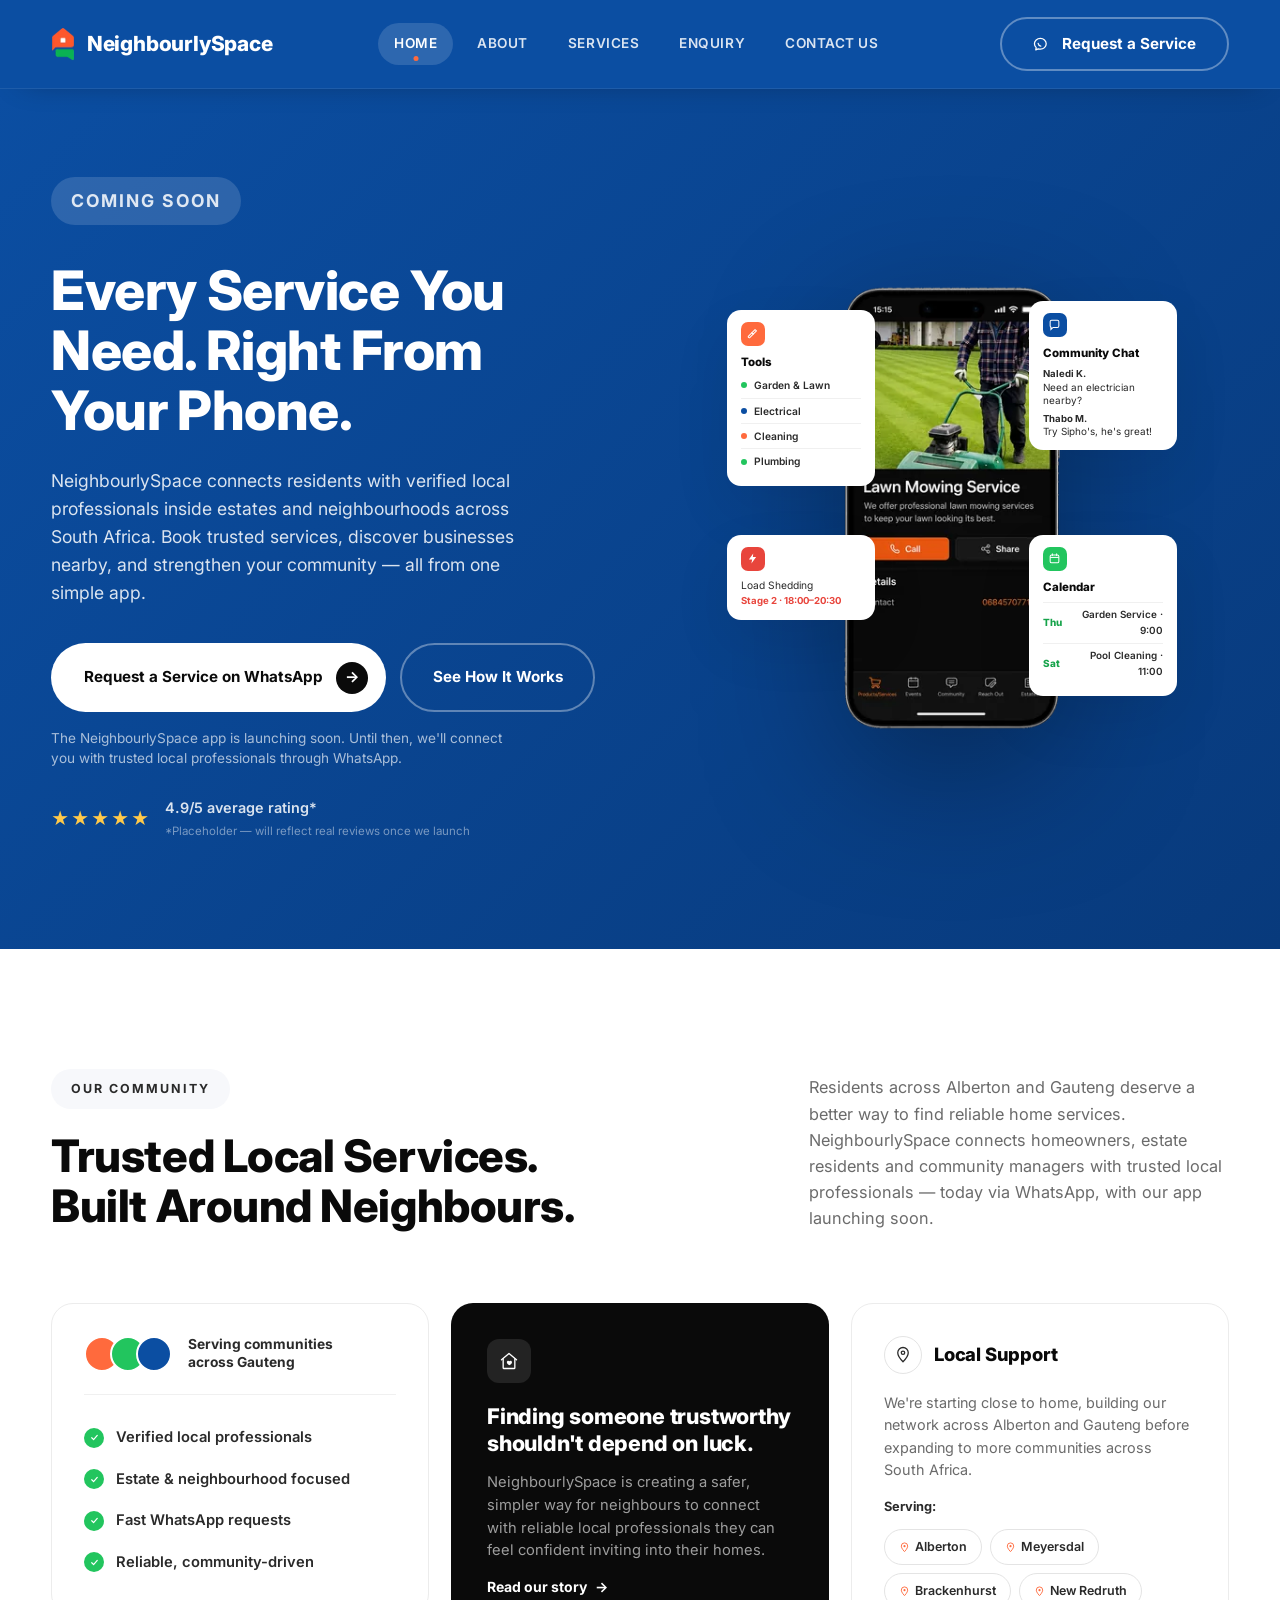
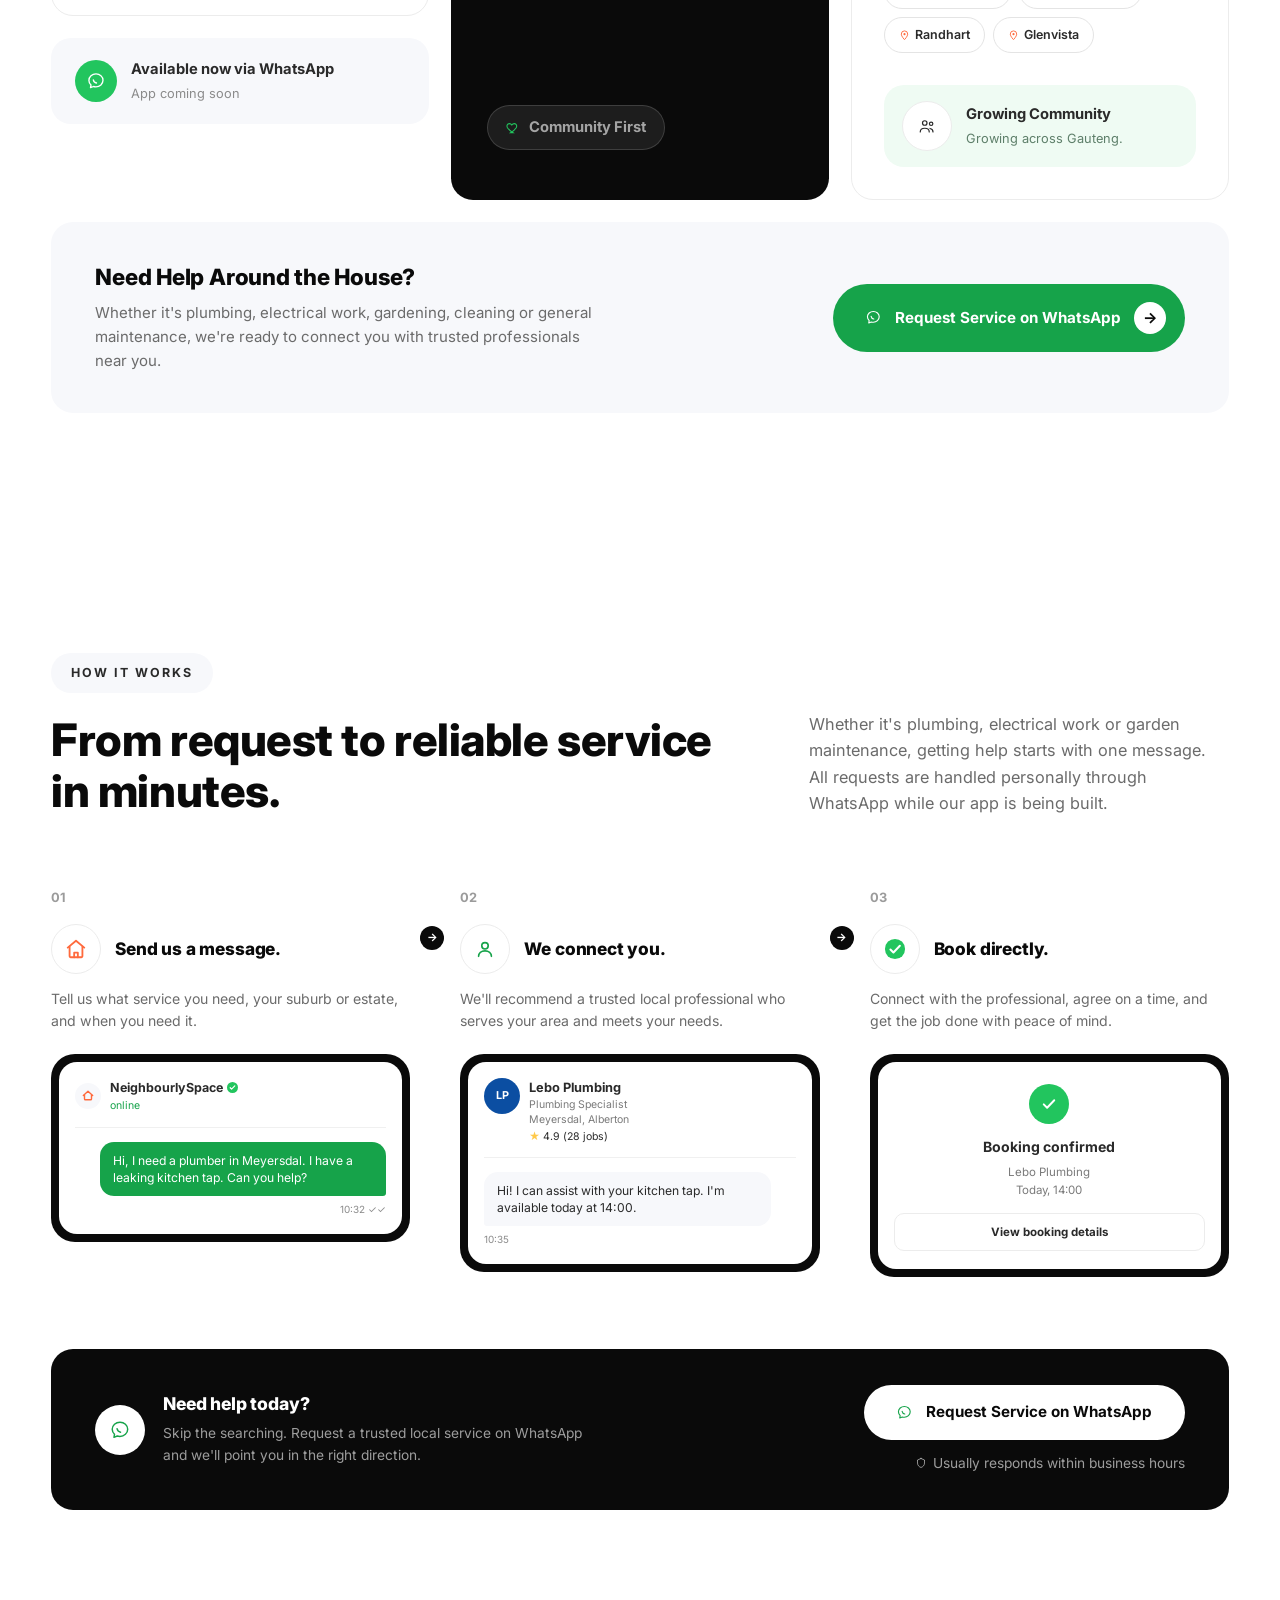
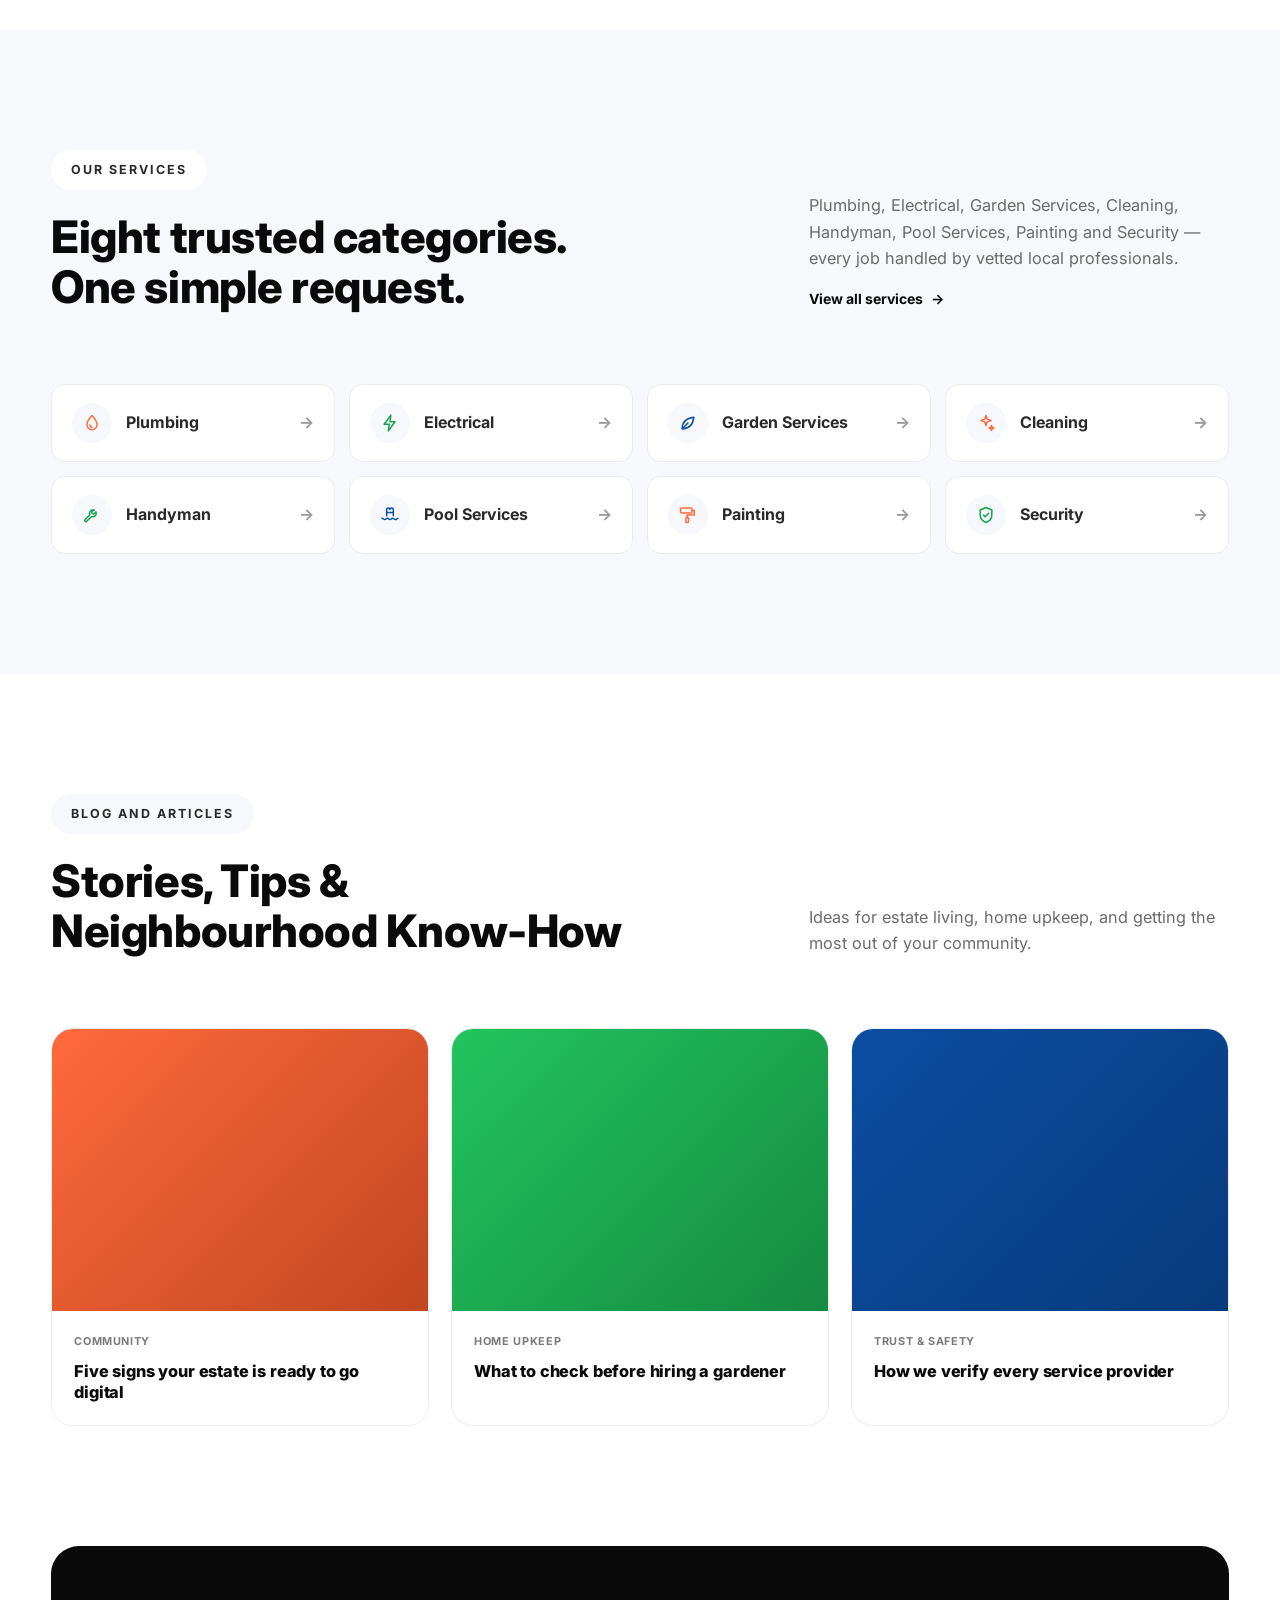
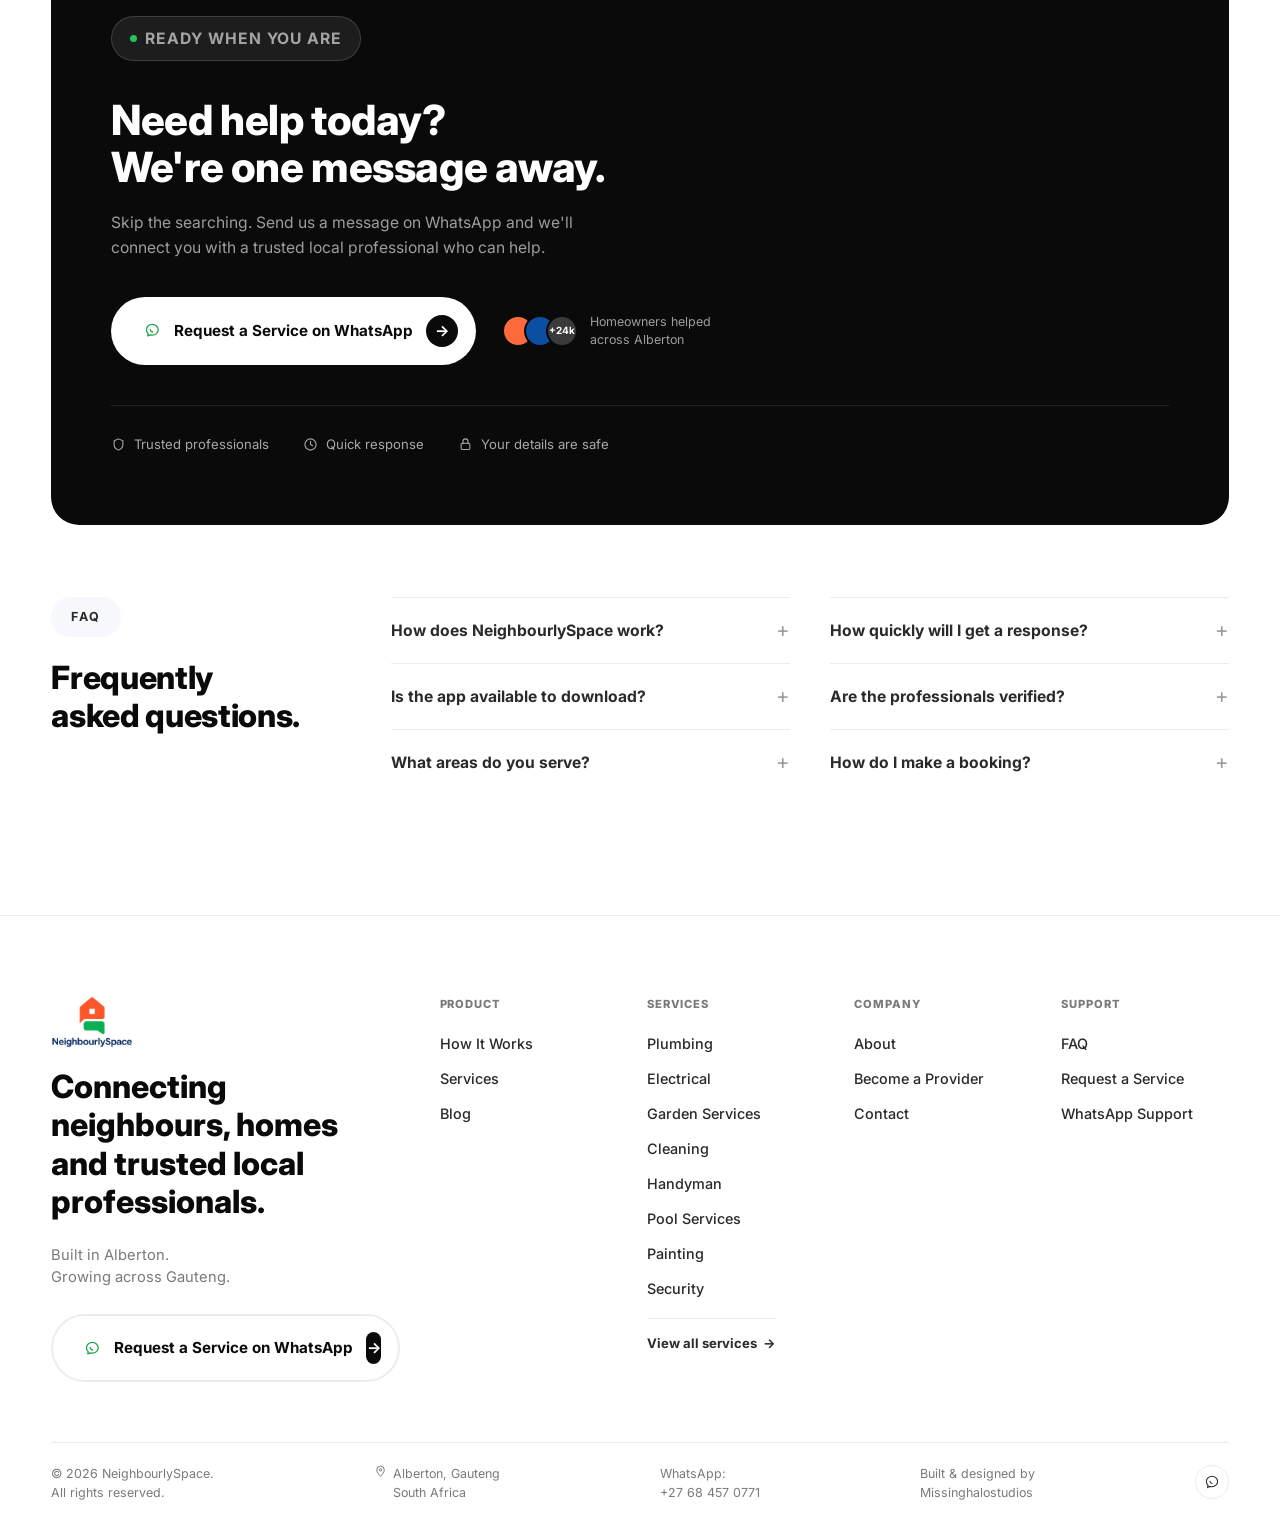
==== index.html @ accf1d6d "Add all five website pages styled with the external stylesheet" ====
<!DOCTYPE html>
<html lang="en">

<head>
    <meta charset="UTF-8">

    <!-- Makes the page responsive on mobile devices -->
    <meta name="viewport" content="width=device-width, initial-scale=1.0">

    <title>NeighbourlySpace | Trusted Services for Your Community</title>

    <link rel="icon" type="image/png" href="images/favicon.png">

    <!-- Inter typeface (Google Fonts). preconnect opens the connection
         early so text renders in the brand font sooner. -->
    <link rel="preconnect" href="https://fonts.googleapis.com">
    <link rel="preconnect" href="https://fonts.gstatic.com" crossorigin>
    <link rel="stylesheet" href="https://fonts.googleapis.com/css2?family=Inter:wght@400;500;600;700;800&amp;display=swap">

    <!-- External stylesheet shared by all five pages -->
    <link rel="stylesheet" href="css/style.css">
</head>

<body>

    <!-- Lets keyboard users jump straight past the navigation -->
    <a class="skip-link" href="#main">Skip to main content</a>

    <!-- Website Header: logo + primary navigation, identical on all 5 pages -->
    <header class="site-header">
        <div class="container header-inner">

            <a class="brand" href="index.html">
                <!-- WebP for modern browsers, PNG fallback; 2x file for retina screens -->
                <picture>
                    <source type="image/webp" srcset="images/logo-mark-48.webp 1x, images/logo-mark-96.webp 2x">
                    <img src="images/logo.png" alt="" width="24" height="34">
                </picture>
                NeighbourlySpace
            </a>

            <!-- CSS-only mobile menu: the hidden checkbox stores the open/closed
                 state and the label is the visible hamburger button (<=768px) -->
            <input type="checkbox" id="nav-toggle" class="nav-toggle" aria-label="Show or hide the navigation menu">
            <label for="nav-toggle" class="nav-toggle-label" aria-hidden="true"><span></span></label>

            <nav class="site-nav" aria-label="Primary">
                <ul class="menu">
                    <li><a href="index.html" aria-current="page">Home</a></li>
                    <li><a href="about.html">About</a></li>
                    <li><a href="services.html">Services</a></li>
                    <li><a href="enquiry.html">Enquiry</a></li>
                    <li><a href="contact-us.html">Contact Us</a></li>
                </ul>
            </nav>

            <a class="btn btn-secondary header-cta" href="https://wa.me/27684570771?text=Hi%20NeighbourlySpace%2C%20I%27d%20like%20to%20request%20a%20service" target="_blank" rel="noopener">
                <svg width="15" height="15" viewBox="0 0 24 24" fill="none" stroke="currentColor" stroke-width="1.8" stroke-linecap="round" stroke-linejoin="round" aria-hidden="true"><path d="M12 3.5C7.3 3.5 3.5 7 3.5 11.3c0 2.1 1 4 2.5 5.4L5.4 20l3.6-1.4c.9.3 1.9.4 2.9.4 4.7 0 8.5-3.5 8.5-7.8S16.6 3.5 12 3.5z"/><path d="M8.8 10.6c.3 1.7 2.1 3.5 3.8 3.8"/></svg>
                Request a Service
            </a>

        </div>
    </header>

    <!-- Main Page Content -->
    <main id="main">

        <!-- Hero: value proposition + primary WhatsApp call-to-action on the
             left, app mockup with floating feature cards on the right -->
        <section class="hero">
            <div class="container hero-grid">

                <div class="hero-copy">
                    <p class="tag">Coming Soon</p>
                    <h1>Every Service You Need. Right From Your Phone.</h1>
                    <p>NeighbourlySpace connects residents with verified local professionals inside estates and neighbourhoods across South Africa. Book trusted services, discover businesses nearby, and strengthen your community — all from one simple app.</p>

                    <div class="buttons">
                        <a class="btn btn-white" href="https://wa.me/27684570771?text=Hi%20NeighbourlySpace%2C%20I%27d%20like%20to%20request%20a%20service" target="_blank" rel="noopener">Request a Service on WhatsApp <span class="arrow" aria-hidden="true">→</span></a>
                        <a class="btn btn-secondary" href="#how-it-works">See How It Works</a>
                    </div>

                    <p class="cta-note">The NeighbourlySpace app is launching soon. Until then, we'll connect you with trusted local professionals through WhatsApp.</p>

                    <div class="rating">
                        <span class="stars" aria-hidden="true">★★★★★</span>
                        <span>4.9/5 average rating*<small>*Placeholder — will reflect real reviews once we launch</small></span>
                    </div>
                </div>

                <div class="phone-wrap">
                    <!-- Responsive image: the browser picks the smallest WebP that
                         is sharp enough for the slot size given in "sizes" -->
                    <picture>
                        <source type="image/webp"
                            srcset="images/hero-phone-mockup-320.webp 320w, images/hero-phone-mockup-480.webp 480w, images/hero-phone-mockup-640.webp 640w"
                            sizes="(max-width: 480px) 13rem, (max-width: 768px) 15rem, 18.75rem">
                        <img class="hero-mockup-img" src="images/hero-phone-mockup.png" alt="NeighbourlySpace app showing a lawn mowing service booking" width="300" height="450" fetchpriority="high">
                    </picture>

                    <!-- Decorative feature cards, hidden below 1024px -->
                    <div class="pop-card pop-tools">
                        <div class="pop-icon bg-orange">
                            <svg viewBox="0 0 18 18" fill="none" aria-hidden="true"><path d="M12.5 3.5L14.5 5.5L10 10L8 8L12.5 3.5Z" stroke="white" stroke-width="1.4" stroke-linejoin="round"/><path d="M8 8L3.5 12.5C2.9 13.1 2.9 14 3.5 14.5C4.1 15.1 5 15.1 5.5 14.5L10 10" stroke="white" stroke-width="1.4" stroke-linecap="round" stroke-linejoin="round"/></svg>
                        </div>
                        <p class="pop-title">Tools</p>
                        <ul class="tool-list">
                            <li><span class="dot bg-green"></span>Garden &amp; Lawn</li>
                            <li><span class="dot bg-blue"></span>Electrical</li>
                            <li><span class="dot bg-orange"></span>Cleaning</li>
                            <li><span class="dot bg-green"></span>Plumbing</li>
                        </ul>
                    </div>

                    <div class="pop-card pop-chats">
                        <div class="pop-icon bg-blue">
                            <svg viewBox="0 0 18 18" fill="none" aria-hidden="true"><path d="M3 5C3 3.9 3.9 3 5 3H13C14.1 3 15 3.9 15 5V11C15 12.1 14.1 13 13 13H7L4 16V13H5C3.9 13 3 12.1 3 11V5Z" stroke="white" stroke-width="1.4"/></svg>
                        </div>
                        <p class="pop-title">Community Chat</p>
                        <p class="chat-msg"><b>Naledi K.</b>Need an electrician nearby?</p>
                        <p class="chat-msg"><b>Thabo M.</b>Try Sipho's, he's great!</p>
                    </div>

                    <div class="pop-card pop-calendar">
                        <div class="pop-icon bg-green">
                            <svg viewBox="0 0 18 18" fill="none" aria-hidden="true"><rect x="3" y="4" width="12" height="11" rx="2" stroke="white" stroke-width="1.4"/><path d="M3 7.5H15" stroke="white" stroke-width="1.4"/><path d="M6 2.5V5M12 2.5V5" stroke="white" stroke-width="1.4" stroke-linecap="round"/></svg>
                        </div>
                        <p class="pop-title">Calendar</p>
                        <div class="cal-row"><span>Thu</span><strong>Garden Service · 9:00</strong></div>
                        <div class="cal-row"><span>Sat</span><strong>Pool Cleaning · 11:00</strong></div>
                    </div>

                    <div class="pop-card pop-loadshedding">
                        <div class="pop-icon bg-red">
                            <svg viewBox="0 0 18 18" fill="none" aria-hidden="true"><path d="M10 2L4 10.5H8.5L7.5 16L14 7H9.5L10 2Z" fill="white"/></svg>
                        </div>
                        <p class="load-msg">Load Shedding<b>Stage 2 · 18:00–20:30</b></p>
                    </div>
                </div>

            </div>
        </section>

        <!-- Community: why NeighbourlySpace, the areas we serve and a short
             about summary linking through to about.html -->
        <section class="section" id="impacts">
            <div class="container">
                <div class="section-head">
                    <div>
                        <p class="eyebrow">Our Community</p>
                        <h2>Trusted Local Services. <br>Built Around Neighbours.</h2>
                    </div>
                    <p>Residents across Alberton and Gauteng deserve a better way to find reliable home services. NeighbourlySpace connects homeowners, estate residents and community managers with trusted local professionals — today via WhatsApp, with our app launching soon.</p>
                </div>

                <div class="impact-grid">
                    <div class="impact-col">
                        <div class="card">
                            <div class="community-card-head">
                                <div class="avatar-stack" aria-hidden="true">
                                    <span class="bg-orange"></span>
                                    <span class="bg-green"></span>
                                    <span class="bg-blue"></span>
                                </div>
                                <p>Serving communities<br>across Gauteng</p>
                            </div>
                            <ul class="check-list">
                                <li><span class="check-dot"><svg width="11" height="11" viewBox="0 0 24 24" fill="none" aria-hidden="true"><path d="M6 12.5l4 4 8-9" stroke="#fff" stroke-width="2.6" stroke-linecap="round" stroke-linejoin="round"/></svg></span>Verified local professionals</li>
                                <li><span class="check-dot"><svg width="11" height="11" viewBox="0 0 24 24" fill="none" aria-hidden="true"><path d="M6 12.5l4 4 8-9" stroke="#fff" stroke-width="2.6" stroke-linecap="round" stroke-linejoin="round"/></svg></span>Estate &amp; neighbourhood focused</li>
                                <li><span class="check-dot"><svg width="11" height="11" viewBox="0 0 24 24" fill="none" aria-hidden="true"><path d="M6 12.5l4 4 8-9" stroke="#fff" stroke-width="2.6" stroke-linecap="round" stroke-linejoin="round"/></svg></span>Fast WhatsApp requests</li>
                                <li><span class="check-dot"><svg width="11" height="11" viewBox="0 0 24 24" fill="none" aria-hidden="true"><path d="M6 12.5l4 4 8-9" stroke="#fff" stroke-width="2.6" stroke-linecap="round" stroke-linejoin="round"/></svg></span>Reliable, community-driven</li>
                            </ul>
                        </div>
                        <a class="wa-banner" href="https://wa.me/27684570771?text=Hi%20NeighbourlySpace%2C%20I%27d%20like%20to%20request%20a%20service" target="_blank" rel="noopener">
                            <span class="wa-icon"><svg width="20" height="20" viewBox="0 0 24 24" fill="none" stroke="#fff" stroke-width="1.6" stroke-linecap="round" stroke-linejoin="round" aria-hidden="true"><path d="M12 3.5C7.3 3.5 3.5 7 3.5 11.3c0 2.1 1 4 2.5 5.4L5.4 20l3.6-1.4c.9.3 1.9.4 2.9.4 4.7 0 8.5-3.5 8.5-7.8S16.6 3.5 12 3.5z"/><path d="M8.8 10.6c.3 1.7 2.1 3.5 3.8 3.8"/></svg></span>
                            <span>
                                <strong>Available now via WhatsApp</strong>
                                <span>App coming soon</span>
                            </span>
                        </a>
                    </div>

                    <div class="card-dark community-dark">
                        <div class="icon-square">
                            <svg width="20" height="20" viewBox="0 0 24 24" fill="none" stroke="#fff" stroke-width="1.6" stroke-linecap="round" stroke-linejoin="round" aria-hidden="true"><path d="M3 10.5L12 3l9 7.5"/><path d="M5 9.5V20a1 1 0 001 1h12a1 1 0 001-1V9.5"/><path d="M9.4 13.4c0-1 .8-1.7 1.7-1.7.6 0 1.1.3 1.4.7.3-.4.8-.7 1.4-.7 1 0 1.7.8 1.7 1.7 0 1.5-1.7 2.8-3.1 3.7-1.4-.9-3.1-2.2-3.1-3.7z" fill="#fff" stroke="none"/></svg>
                        </div>
                        <h3>Finding someone trustworthy shouldn't depend on luck.</h3>
                        <p>NeighbourlySpace is creating a safer, simpler way for neighbours to connect with reliable local professionals they can feel confident inviting into their homes.</p>
                        <a class="link-arrow on-dark" href="about.html">Read our story</a>
                        <p class="pill-tag">
                            <svg width="14" height="14" viewBox="0 0 24 24" fill="none" stroke="var(--green)" stroke-width="1.8" aria-hidden="true"><path d="M12 20s-7-4.35-9.5-8.5C.7 8.3 2 4.5 5.8 4.5c2 0 3.4 1.1 4.2 2.4.8-1.3 2.2-2.4 4.2-2.4 3.8 0 5.1 3.8 3.3 7-2.5 4.15-9.5 8.5-9.5 8.5z"/></svg>
                            Community First
                        </p>
                    </div>

                    <div class="card community-support">
                        <div class="card-title-row">
                            <span class="icon-circle"><svg width="18" height="18" viewBox="0 0 24 24" fill="none" stroke="currentColor" stroke-width="1.7" stroke-linecap="round" stroke-linejoin="round" aria-hidden="true"><path d="M12 21s7-7.1 7-12a7 7 0 10-14 0c0 4.9 7 12 7 12z"/><circle cx="12" cy="9" r="2.3"/></svg></span>
                            <h3>Local Support</h3>
                        </div>
                        <p>We're starting close to home, building our network across Alberton and Gauteng before expanding to more communities across South Africa.</p>
                        <p class="serving-label">Serving:</p>
                        <ul class="location-tags">
                            <li><svg width="11" height="11" viewBox="0 0 24 24" fill="none" stroke="var(--orange)" stroke-width="2" aria-hidden="true"><path d="M12 21s7-7.1 7-12a7 7 0 10-14 0c0 4.9 7 12 7 12z"/><circle cx="12" cy="9" r="2.3" fill="var(--orange)" stroke="none"/></svg>Alberton</li>
                            <li><svg width="11" height="11" viewBox="0 0 24 24" fill="none" stroke="var(--orange)" stroke-width="2" aria-hidden="true"><path d="M12 21s7-7.1 7-12a7 7 0 10-14 0c0 4.9 7 12 7 12z"/><circle cx="12" cy="9" r="2.3" fill="var(--orange)" stroke="none"/></svg>Meyersdal</li>
                            <li><svg width="11" height="11" viewBox="0 0 24 24" fill="none" stroke="var(--orange)" stroke-width="2" aria-hidden="true"><path d="M12 21s7-7.1 7-12a7 7 0 10-14 0c0 4.9 7 12 7 12z"/><circle cx="12" cy="9" r="2.3" fill="var(--orange)" stroke="none"/></svg>Brackenhurst</li>
                            <li><svg width="11" height="11" viewBox="0 0 24 24" fill="none" stroke="var(--orange)" stroke-width="2" aria-hidden="true"><path d="M12 21s7-7.1 7-12a7 7 0 10-14 0c0 4.9 7 12 7 12z"/><circle cx="12" cy="9" r="2.3" fill="var(--orange)" stroke="none"/></svg>New Redruth</li>
                            <li><svg width="11" height="11" viewBox="0 0 24 24" fill="none" stroke="var(--orange)" stroke-width="2" aria-hidden="true"><path d="M12 21s7-7.1 7-12a7 7 0 10-14 0c0 4.9 7 12 7 12z"/><circle cx="12" cy="9" r="2.3" fill="var(--orange)" stroke="none"/></svg>Randhart</li>
                            <li><svg width="11" height="11" viewBox="0 0 24 24" fill="none" stroke="var(--orange)" stroke-width="2" aria-hidden="true"><path d="M12 21s7-7.1 7-12a7 7 0 10-14 0c0 4.9 7 12 7 12z"/><circle cx="12" cy="9" r="2.3" fill="var(--orange)" stroke="none"/></svg>Glenvista</li>
                        </ul>
                        <div class="growing-banner">
                            <span class="icon-circle"><svg width="18" height="18" viewBox="0 0 24 24" fill="none" stroke="currentColor" stroke-width="1.6" stroke-linecap="round" stroke-linejoin="round" aria-hidden="true"><circle cx="9" cy="8" r="3"/><path d="M3 20c0-3 2.5-5 6-5s6 2 6 5"/><circle cx="17.5" cy="9" r="2.3"/><path d="M16 15.3c2.3.4 4 2 4 4.7"/></svg></span>
                            <span>
                                <strong>Growing Community</strong>
                                <span>Growing across Gauteng.</span>
                            </span>
                        </div>
                    </div>
                </div>

                <div class="help-banner">
                    <div>
                        <h3>Need Help Around the House?</h3>
                        <p>Whether it's plumbing, electrical work, gardening, cleaning or general maintenance, we're ready to connect you with trusted professionals near you.</p>
                    </div>
                    <a class="btn btn-whatsapp" href="https://wa.me/27684570771?text=Hi%20NeighbourlySpace%2C%20I%27d%20like%20to%20request%20a%20service" target="_blank" rel="noopener">
                        <svg width="18" height="18" viewBox="0 0 24 24" fill="none" stroke="currentColor" stroke-width="1.6" stroke-linecap="round" stroke-linejoin="round" aria-hidden="true"><path d="M12 3.5C7.3 3.5 3.5 7 3.5 11.3c0 2.1 1 4 2.5 5.4L5.4 20l3.6-1.4c.9.3 1.9.4 2.9.4 4.7 0 8.5-3.5 8.5-7.8S16.6 3.5 12 3.5z"/><path d="M8.8 10.6c.3 1.7 2.1 3.5 3.8 3.8"/></svg>
                        Request Service on WhatsApp <span class="arrow" aria-hidden="true">→</span>
                    </a>
                </div>
            </div>
        </section>

        <!-- How It Works: 3 numbered steps, each with a phone-style preview.
             Desktop = 3 columns, tablet = rows, mobile = stacked -->
        <section class="section hiw-section" id="how-it-works">
            <div class="container">
                <div class="section-head">
                    <div>
                        <p class="eyebrow">How It Works</p>
                        <h2>From request to reliable service <br>in minutes.</h2>
                    </div>
                    <p>Whether it's plumbing, electrical work or garden maintenance, getting help starts with one message. All requests are handled personally through WhatsApp while our app is being built.</p>
                </div>

                <ol class="hiw-steps">
                    <li class="hiw-step">
                        <p class="step-num">01</p>
                        <div class="step-top">
                            <span class="icon-circle text-orange"><svg width="22" height="22" viewBox="0 0 24 24" fill="none" stroke="currentColor" stroke-width="2" stroke-linecap="round" stroke-linejoin="round" aria-hidden="true"><path d="M3 10.5L12 3l9 7.5"/><path d="M5 9.5V20a1 1 0 001 1h12a1 1 0 001-1V9.5"/><path d="M10 21v-5h4v5"/></svg></span>
                            <h3>Send us a message.</h3>
                        </div>
                        <p class="desc">Tell us what service you need, your suburb or estate, and when you need it.</p>
                        <div class="hiw-phone" aria-hidden="true">
                            <div class="hiw-phone-screen">
                                <div class="hiw-chat-header">
                                    <span class="hiw-chat-logo"><svg width="14" height="14" viewBox="0 0 24 24" fill="none" stroke="var(--orange)" stroke-width="2.4" stroke-linecap="round" stroke-linejoin="round"><path d="M4 11L12 4l8 7"/><path d="M6 10v7a1.5 1.5 0 001.5 1.5h9a1.5 1.5 0 001.5-1.5v-7"/></svg></span>
                                    <div>
                                        <strong>NeighbourlySpace <svg width="11" height="11" viewBox="0 0 24 24"><circle cx="12" cy="12" r="12" fill="var(--green)"/><path d="M7 12.5l3 3 7-7" stroke="#fff" stroke-width="2.6" fill="none" stroke-linecap="round" stroke-linejoin="round"/></svg></strong>
                                        <span class="status">online</span>
                                    </div>
                                </div>
                                <p class="msg-out">Hi, I need a plumber in Meyersdal. I have a leaking kitchen tap. Can you help?</p>
                                <p class="msg-time">10:32 ✓✓</p>
                            </div>
                        </div>
                    </li>

                    <li class="hiw-step">
                        <p class="step-num">02</p>
                        <div class="step-top">
                            <span class="icon-circle text-green"><svg width="22" height="22" viewBox="0 0 24 24" fill="none" stroke="currentColor" stroke-width="1.8" stroke-linecap="round" stroke-linejoin="round" aria-hidden="true"><circle cx="12" cy="8.5" r="3.5"/><path d="M5 20c0-3.5 3-6 7-6s7 2.5 7 6"/></svg></span>
                            <h3>We connect you.</h3>
                        </div>
                        <p class="desc">We'll recommend a trusted local professional who serves your area and meets your needs.</p>
                        <div class="hiw-phone" aria-hidden="true">
                            <div class="hiw-phone-screen">
                                <div class="hiw-pro-card">
                                    <span class="hiw-avatar">LP</span>
                                    <div class="hiw-pro-info">
                                        <strong>Lebo Plumbing</strong>
                                        <span>Plumbing Specialist</span>
                                        <span>Meyersdal, Alberton</span>
                                        <span class="rating-line"><b>★</b> 4.9 (28 jobs)</span>
                                    </div>
                                </div>
                                <p class="msg-in">Hi! I can assist with your kitchen tap. I'm available today at 14:00.</p>
                                <p class="msg-time left">10:35</p>
                            </div>
                        </div>
                    </li>

                    <li class="hiw-step">
                        <p class="step-num">03</p>
                        <div class="step-top">
                            <span class="icon-circle"><svg width="22" height="22" viewBox="0 0 24 24" fill="none" aria-hidden="true"><circle cx="12" cy="12" r="11" fill="var(--green)"/><path d="M7 12.5l3.3 3.3 7-7.3" stroke="#fff" stroke-width="2.2" stroke-linecap="round" stroke-linejoin="round"/></svg></span>
                            <h3>Book directly.</h3>
                        </div>
                        <p class="desc">Connect with the professional, agree on a time, and get the job done with peace of mind.</p>
                        <div class="hiw-phone" aria-hidden="true">
                            <div class="hiw-phone-screen">
                                <div class="hiw-confirm">
                                    <span class="check-circle"><svg width="18" height="18" viewBox="0 0 24 24" fill="none" stroke="#fff" stroke-width="2.6" stroke-linecap="round" stroke-linejoin="round"><path d="M5 12.5l4.5 4.5L19 7"/></svg></span>
                                    <strong>Booking confirmed</strong>
                                    <span class="sub">Lebo Plumbing<br>Today, 14:00</span>
                                    <span class="btn-mini">View booking details</span>
                                </div>
                            </div>
                        </div>
                    </li>
                </ol>

                <div class="cta-dark">
                    <div class="cta-dark-left">
                        <span class="icon-circle text-green"><svg width="22" height="22" viewBox="0 0 24 24" fill="none" stroke="currentColor" stroke-width="1.6" stroke-linecap="round" stroke-linejoin="round" aria-hidden="true"><path d="M12 3.5C7.3 3.5 3.5 7 3.5 11.3c0 2.1 1 4 2.5 5.4L5.4 20l3.6-1.4c.9.3 1.9.4 2.9.4 4.7 0 8.5-3.5 8.5-7.8S16.6 3.5 12 3.5z"/><path d="M8.8 10.6c.3 1.7 2.1 3.5 3.8 3.8"/></svg></span>
                        <div>
                            <h3>Need help today?</h3>
                            <p>Skip the searching. Request a trusted local service on WhatsApp and we'll point you in the right direction.</p>
                        </div>
                    </div>
                    <div class="cta-dark-right">
                        <a class="btn btn-white" href="https://wa.me/27684570771?text=Hi%20NeighbourlySpace%2C%20I%27d%20like%20to%20request%20a%20service" target="_blank" rel="noopener">
                            <svg width="18" height="18" viewBox="0 0 24 24" fill="none" stroke="var(--green-deep)" stroke-width="1.6" stroke-linecap="round" stroke-linejoin="round" aria-hidden="true"><path d="M12 3.5C7.3 3.5 3.5 7 3.5 11.3c0 2.1 1 4 2.5 5.4L5.4 20l3.6-1.4c.9.3 1.9.4 2.9.4 4.7 0 8.5-3.5 8.5-7.8S16.6 3.5 12 3.5z"/><path d="M8.8 10.6c.3 1.7 2.1 3.5 3.8 3.8"/></svg>
                            Request Service on WhatsApp
                        </a>
                        <p class="cta-note-dark"><svg width="12" height="12" viewBox="0 0 24 24" fill="none" stroke="currentColor" stroke-width="1.8" stroke-linecap="round" stroke-linejoin="round" aria-hidden="true"><path d="M12 3l7 3v6c0 4.5-3 7.5-7 9-4-1.5-7-4.5-7-9V6l7-3z"/></svg> Usually responds within business hours</p>
                    </div>
                </div>
            </div>
        </section>

        <!-- Services summary: all 8 categories, each linking to its card on
             services.html so visitors can jump straight to what they need -->
        <section class="section section-light" id="services">
            <div class="container">
                <div class="section-head">
                    <div>
                        <p class="eyebrow">Our Services</p>
                        <h2>Eight trusted categories. <br>One simple request.</h2>
                    </div>
                    <div class="section-head-aside">
                        <p>Plumbing, Electrical, Garden Services, Cleaning, Handyman, Pool Services, Painting and Security — every job handled by vetted local professionals.</p>
                        <a class="link-arrow" href="services.html">View all services</a>
                    </div>
                </div>

                <div class="service-chips">
                    <a class="service-chip" href="services.html#plumbing">
                        <span class="icon-circle"><svg width="20" height="20" viewBox="0 0 24 24" fill="none" stroke="currentColor" stroke-width="1.8" stroke-linecap="round" stroke-linejoin="round" aria-hidden="true"><path d="M12 3s6 6.5 6 11a6 6 0 01-12 0c0-4.5 6-11 6-11z"/><path d="M9.5 14.5a2.5 2.5 0 002.5 2.5"/></svg></span>
                        Plumbing
                    </a>
                    <a class="service-chip" href="services.html#electrical">
                        <span class="icon-circle"><svg width="20" height="20" viewBox="0 0 24 24" fill="none" stroke="currentColor" stroke-width="1.8" stroke-linecap="round" stroke-linejoin="round" aria-hidden="true"><path d="M13 2.5L5 13.5h6l-1 8 8-11h-6l1-8z"/></svg></span>
                        Electrical
                    </a>
                    <a class="service-chip" href="services.html#garden">
                        <span class="icon-circle"><svg width="20" height="20" viewBox="0 0 24 24" fill="none" stroke="currentColor" stroke-width="1.8" stroke-linecap="round" stroke-linejoin="round" aria-hidden="true"><path d="M5 19c0-8 5-13 14-14-1 9-6 14-14 14z"/><path d="M5 19l7-7"/></svg></span>
                        Garden Services
                    </a>
                    <a class="service-chip" href="services.html#cleaning">
                        <span class="icon-circle"><svg width="20" height="20" viewBox="0 0 24 24" fill="none" stroke="currentColor" stroke-width="1.8" stroke-linecap="round" stroke-linejoin="round" aria-hidden="true"><path d="M12 3l1.6 4.4L18 9l-4.4 1.6L12 15l-1.6-4.4L6 9l4.4-1.6L12 3z"/><path d="M18.5 15l.8 2.2 2.2.8-2.2.8-.8 2.2-.8-2.2-2.2-.8 2.2-.8.8-2.2z"/></svg></span>
                        Cleaning
                    </a>
                    <a class="service-chip" href="services.html#handyman">
                        <span class="icon-circle"><svg width="20" height="20" viewBox="0 0 24 24" fill="none" stroke="currentColor" stroke-width="1.8" stroke-linecap="round" stroke-linejoin="round" aria-hidden="true"><path d="M14.7 6.3a4 4 0 00-5.3 5.3L3.5 17.5a1.5 1.5 0 002.1 2.1l5.9-5.9a4 4 0 005.3-5.3l-2.5 2.5-2.1-.6-.6-2.1 2.5-2.5z"/></svg></span>
                        Handyman
                    </a>
                    <a class="service-chip" href="services.html#pool">
                        <span class="icon-circle"><svg width="20" height="20" viewBox="0 0 24 24" fill="none" stroke="currentColor" stroke-width="1.8" stroke-linecap="round" stroke-linejoin="round" aria-hidden="true"><path d="M2.5 16c1.6 0 1.6 1.5 3.2 1.5S7.3 16 8.9 16s1.6 1.5 3.2 1.5 1.6-1.5 3.2-1.5 1.6 1.5 3.2 1.5 1.6-1.5 3-1.5"/><path d="M8 13V5.5a2 2 0 014 0M16 13V5.5a2 2 0 00-4 0"/><path d="M8 9h8"/></svg></span>
                        Pool Services
                    </a>
                    <a class="service-chip" href="services.html#painting">
                        <span class="icon-circle"><svg width="20" height="20" viewBox="0 0 24 24" fill="none" stroke="currentColor" stroke-width="1.8" stroke-linecap="round" stroke-linejoin="round" aria-hidden="true"><rect x="3" y="3.5" width="14" height="6" rx="1.5"/><path d="M17 6.5h2.5V12H11v3"/><rect x="9.5" y="15" width="3" height="6" rx="1"/></svg></span>
                        Painting
                    </a>
                    <a class="service-chip" href="services.html#security">
                        <span class="icon-circle"><svg width="20" height="20" viewBox="0 0 24 24" fill="none" stroke="currentColor" stroke-width="1.8" stroke-linecap="round" stroke-linejoin="round" aria-hidden="true"><path d="M12 3l7 3v6c0 4.5-3 7.5-7 9-4-1.5-7-4.5-7-9V6l7-3z"/><path d="M9 12l2 2 4-4"/></svg></span>
                        Security
                    </a>
                </div>
            </div>
        </section>

        <!-- Blog preview: article teasers (articles publish with the app launch) -->
        <section class="section" id="blog">
            <div class="container">
                <div class="section-head">
                    <div>
                        <p class="eyebrow">Blog and Articles</p>
                        <h2>Stories, Tips &amp; <br>Neighbourhood Know-How</h2>
                    </div>
                    <p>Ideas for estate living, home upkeep, and getting the most out of your community.</p>
                </div>

                <div class="blog-grid">
                    <article class="blog-card">
                        <div class="blog-cover cover-orange"></div>
                        <div class="blog-body">
                            <p class="cat">Community</p>
                            <h3>Five signs your estate is ready to go digital</h3>
                        </div>
                    </article>
                    <article class="blog-card">
                        <div class="blog-cover cover-green"></div>
                        <div class="blog-body">
                            <p class="cat">Home Upkeep</p>
                            <h3>What to check before hiring a gardener</h3>
                        </div>
                    </article>
                    <article class="blog-card">
                        <div class="blog-cover cover-blue"></div>
                        <div class="blog-body">
                            <p class="cat">Trust &amp; Safety</p>
                            <h3>How we verify every service provider</h3>
                        </div>
                    </article>
                </div>
            </div>
        </section>

        <!-- FAQ: dark call-to-action band + accordion built with native
             <details>/<summary>, so it opens and closes without JavaScript -->
        <section class="section section-tight" id="faq">
            <div class="container">
                <div class="faq-band">
                    <p class="band-tag"><span class="dot"></span>READY WHEN YOU ARE</p>
                    <h2>Need help today? <br>We're one message away.</h2>
                    <p>Skip the searching. Send us a message on WhatsApp and we'll connect you with a trusted local professional who can help.</p>

                    <div class="band-cta">
                        <a class="btn btn-white" href="https://wa.me/27684570771?text=Hi%20NeighbourlySpace%2C%20I%27d%20like%20to%20request%20a%20service" target="_blank" rel="noopener">
                            <svg width="17" height="17" viewBox="0 0 24 24" fill="none" stroke="var(--green-deep)" stroke-width="1.8" stroke-linecap="round" stroke-linejoin="round" aria-hidden="true"><path d="M12 3.5C7.3 3.5 3.5 7 3.5 11.3c0 2.1 1 4 2.5 5.4L5.4 20l3.6-1.4c.9.3 1.9.4 2.9.4 4.7 0 8.5-3.5 8.5-7.8S16.6 3.5 12 3.5z"/><path d="M8.8 10.6c.3 1.7 2.1 3.5 3.8 3.8"/></svg>
                            Request a Service on WhatsApp <span class="arrow" aria-hidden="true">→</span>
                        </a>
                        <div class="band-avatars">
                            <div class="avatar-stack" aria-hidden="true">
                                <span class="bg-orange"></span>
                                <span class="bg-blue"></span>
                                <span class="avatar-count">+24k</span>
                            </div>
                            <p>Homeowners helped<br>across Alberton</p>
                        </div>
                    </div>

                    <ul class="trust-row">
                        <li><svg width="15" height="15" viewBox="0 0 24 24" fill="none" stroke="currentColor" stroke-width="1.7" stroke-linecap="round" stroke-linejoin="round" aria-hidden="true"><path d="M12 3l7 3v6c0 4.5-3 7.5-7 9-4-1.5-7-4.5-7-9V6l7-3z"/></svg>Trusted professionals</li>
                        <li><svg width="15" height="15" viewBox="0 0 24 24" fill="none" stroke="currentColor" stroke-width="1.7" stroke-linecap="round" stroke-linejoin="round" aria-hidden="true"><circle cx="12" cy="12" r="9"/><path d="M12 7v5l3.5 2"/></svg>Quick response</li>
                        <li><svg width="15" height="15" viewBox="0 0 24 24" fill="none" stroke="currentColor" stroke-width="1.7" stroke-linecap="round" stroke-linejoin="round" aria-hidden="true"><rect x="5" y="10" width="14" height="10" rx="2"/><path d="M8 10V7a4 4 0 018 0v3"/></svg>Your details are safe</li>
                    </ul>
                </div>

                <div class="faq-list-wrap">
                    <div class="faq-list-head">
                        <p class="eyebrow">FAQ</p>
                        <h2>Frequently <br>asked questions.</h2>
                    </div>
                    <div class="faq-columns">
                        <div>
                            <details class="faq-item">
                                <summary class="faq-q">How does NeighbourlySpace work?</summary>
                                <p class="faq-a">Send us a message on WhatsApp with the service you need, and we'll connect you with a trusted local professional who serves your area.</p>
                            </details>
                            <details class="faq-item">
                                <summary class="faq-q">Is the app available to download?</summary>
                                <p class="faq-a">Not yet — our app is currently in development. Until it launches, every request is handled personally through WhatsApp.</p>
                            </details>
                            <details class="faq-item">
                                <summary class="faq-q">What areas do you serve?</summary>
                                <p class="faq-a">We're starting close to home across Alberton — including Meyersdal, Brackenhurst, New Redruth, Randhart and Glenvista — before expanding across Gauteng.</p>
                            </details>
                        </div>
                        <div>
                            <details class="faq-item">
                                <summary class="faq-q">How quickly will I get a response?</summary>
                                <p class="faq-a">We aim to respond as quickly as possible during business hours, usually within the same day.</p>
                            </details>
                            <details class="faq-item">
                                <summary class="faq-q">Are the professionals verified?</summary>
                                <p class="faq-a">Yes — every professional we recommend is vetted before being added to our network of trusted local providers.</p>
                            </details>
                            <details class="faq-item">
                                <summary class="faq-q">How do I make a booking?</summary>
                                <p class="faq-a">Once we connect you with a professional, you can agree on a time directly with them and confirm your booking through WhatsApp.</p>
                            </details>
                        </div>
                    </div>
                </div>
            </div>
        </section>

    </main>

    <!-- Website Footer: full sitemap + contact details on every page -->
    <footer class="site-footer">
        <div class="container">
            <div class="footer-grid">

                <div class="footer-brand">
                    <picture>
                        <source type="image/webp" srcset="images/logo-full-460.webp 460w, images/logo-full-920.webp 920w" sizes="5.25rem">
                        <img src="images/logo-full.png" alt="NeighbourlySpace logo" width="81" height="52" loading="lazy">
                    </picture>
                    <p class="footer-statement">Connecting neighbours, homes and trusted local professionals.</p>
                    <p class="footer-tagline">Built in Alberton.<br>Growing across Gauteng.</p>
                    <a class="btn btn-outline" href="https://wa.me/27684570771?text=Hi%20NeighbourlySpace%2C%20I%27d%20like%20to%20request%20a%20service" target="_blank" rel="noopener">
                        <svg width="16" height="16" viewBox="0 0 24 24" fill="none" stroke="var(--green-deep)" stroke-width="1.8" stroke-linecap="round" stroke-linejoin="round" aria-hidden="true"><path d="M12 3.5C7.3 3.5 3.5 7 3.5 11.3c0 2.1 1 4 2.5 5.4L5.4 20l3.6-1.4c.9.3 1.9.4 2.9.4 4.7 0 8.5-3.5 8.5-7.8S16.6 3.5 12 3.5z"/><path d="M8.8 10.6c.3 1.7 2.1 3.5 3.8 3.8"/></svg>
                        Request a Service on WhatsApp <span class="arrow" aria-hidden="true">→</span>
                    </a>
                </div>

                <div class="footer-product">
                    <p class="footer-head">Product</p>
                    <ul class="footer-links">
                        <li><a href="index.html#how-it-works">How It Works</a></li>
                        <li><a href="services.html">Services</a></li>
                        <li><a href="index.html#blog">Blog</a></li>
                    </ul>
                </div>

                <div class="footer-services">
                    <p class="footer-head">Services</p>
                    <ul class="footer-links">
                        <li><a href="services.html#plumbing">Plumbing</a></li>
                        <li><a href="services.html#electrical">Electrical</a></li>
                        <li><a href="services.html#garden">Garden Services</a></li>
                        <li><a href="services.html#cleaning">Cleaning</a></li>
                        <li><a href="services.html#handyman">Handyman</a></li>
                        <li><a href="services.html#pool">Pool Services</a></li>
                        <li><a href="services.html#painting">Painting</a></li>
                        <li><a href="services.html#security">Security</a></li>
                    </ul>
                    <a class="footer-view-all" href="services.html">View all services <span aria-hidden="true">→</span></a>
                </div>

                <div class="footer-company">
                    <p class="footer-head">Company</p>
                    <ul class="footer-links">
                        <li><a href="about.html">About</a></li>
                        <li><a href="enquiry.html">Become a Provider</a></li>
                        <li><a href="contact-us.html">Contact</a></li>
                    </ul>
                </div>

                <div class="footer-support">
                    <p class="footer-head">Support</p>
                    <ul class="footer-links">
                        <li><a href="index.html#faq">FAQ</a></li>
                        <li><a href="enquiry.html">Request a Service</a></li>
                        <li><a href="https://wa.me/27684570771?text=Hi%20NeighbourlySpace%2C%20I%20need%20some%20help" target="_blank" rel="noopener">WhatsApp Support</a></li>
                    </ul>
                </div>

            </div>

            <div class="footer-bottom">
                <p>&copy; 2026 NeighbourlySpace.<br>All rights reserved.</p>
                <p class="footer-loc">
                    <svg width="13" height="13" viewBox="0 0 24 24" fill="none" stroke="#7A7A7A" stroke-width="1.8" aria-hidden="true"><path d="M12 21s7-7.1 7-12a7 7 0 10-14 0c0 4.9 7 12 7 12z"/><circle cx="12" cy="9" r="2.3"/></svg>
                    Alberton, Gauteng<br>South Africa
                </p>
                <p>WhatsApp:<br><a href="https://wa.me/27684570771?text=Hi%20NeighbourlySpace%2C%20I%27d%20like%20to%20request%20a%20service" target="_blank" rel="noopener">+27 68 457 0771</a></p>
                <p>Built &amp; designed by<br>Missinghalostudios</p>
                <div class="footer-social">
                    <a href="https://wa.me/27684570771?text=Hi%20NeighbourlySpace%2C%20I%27d%20like%20to%20request%20a%20service" target="_blank" rel="noopener" aria-label="Chat to NeighbourlySpace on WhatsApp">
                        <svg width="16" height="16" viewBox="0 0 24 24" fill="none" stroke="var(--text)" stroke-width="1.6" aria-hidden="true"><path d="M12 3.5C7.3 3.5 3.5 7 3.5 11.3c0 2.1 1 4 2.5 5.4L5.4 20l3.6-1.4c.9.3 1.9.4 2.9.4 4.7 0 8.5-3.5 8.5-7.8S16.6 3.5 12 3.5z"/><path d="M8.8 10.6c.3 1.7 2.1 3.5 3.8 3.8"/></svg>
                    </a>
                </div>
            </div>
        </div>
    </footer>

</body>

</html>
---- css/style.css ----
/* =====================================================================
   NeighbourlySpace — Main Stylesheet
   WEDE5020 POE Part 2 · Lehlogonolo Matseke (ST10531956)

   One external stylesheet shared by all five pages. It is written
   desktop-first: sections 1–13 style the desktop solution, section 14
   adapts it for tablet (<=1024px), small tablet (<=768px) and mobile
   (<=480px).

   CONTENTS
   1.  Design tokens (custom properties)
   2.  CSS reset
   3.  Base styles & typography
   4.  Layout primitives
   5.  Buttons & links
   6.  Header & navigation
   7.  Heroes (home + inner pages)
   8.  Shared components (cards, tags, banners)
   9.  Home page
   10. About page
   11. Services page
   12. Enquiry & Contact pages
   13. Footer
   14. Responsive design (media queries)
   15. Accessibility preferences
   ===================================================================== */


/* =====================================================================
   1. DESIGN TOKENS
   Brand values live in one place so every page inherits the same
   identity through the cascade. Changing --blue here recolours the
   header, heroes and accents site-wide.
   ===================================================================== */

:root {
    /* Brand colours (taken from the NeighbourlySpace logo and design) */
    --blue: #0B4EA2;
    --blue-deep: #083A7C;
    --orange: #FF6A3D;
    --orange-deep: #E8552A;
    --green: #22C55E;
    --green-deep: #16A34A;
    --red: #E8453C;
    --star: #FFC94A;

    /* Neutrals */
    --dark: #0A0A0A;
    --dark-soft: #1C1C1C;
    --text: #2A2A2A;
    --muted: #6B6B6B;
    --subtle: #9B9B9B;
    --line: #ECECEC;
    --light: #F7F8FB;
    --white: #FFFFFF;
    --mint: #EFFBF3;

    /* Typography */
    --font-sans: 'Inter', system-ui, -apple-system, 'Segoe UI', Roboto, sans-serif;
    --fs-2xs: 0.625rem;   /* 10px */
    --fs-xs: 0.75rem;     /* 12px */
    --fs-sm: 0.875rem;    /* 14px */
    --fs-base: 1rem;      /* 16px */
    --fs-md: 1.125rem;    /* 18px */
    --fs-lg: 1.375rem;    /* 22px */
    --fs-xl: 1.75rem;     /* 28px */
    --fs-2xl: 2.8rem;     /* 45px — section headings */
    --fs-3xl: 3.4rem;     /* 54px — page headings */
    --lh-tight: 1.1;
    --lh-snug: 1.3;
    --lh-body: 1.6;

    /* Spacing scale (rem, so it grows with the user's font size) */
    --space-2xs: 0.25rem;
    --space-xs: 0.5rem;
    --space-sm: 0.875rem;
    --space-md: 1.375rem;
    --space-lg: 2rem;
    --space-xl: 3rem;
    --space-2xl: 4.5rem;
    --section-pad: 7.5rem;

    /* Shape & depth */
    --radius-sm: 0.875rem;
    --radius-md: 1.375rem;
    --radius-lg: 1.75rem;
    --pill: 999px;
    --shadow-sm: 0 0.5rem 1.5rem rgba(10, 10, 10, 0.06);
    --shadow: 0 1.5rem 3.75rem rgba(10, 10, 10, 0.08);
    --ring: 0 0 0 0.25rem rgba(255, 106, 61, 0.35);

    --container: 75rem;   /* 1200px */
    --header-h: 5.5rem;
    --ease: 0.25s ease;
}


/* =====================================================================
   2. CSS RESET
   Removes inconsistent browser defaults so Chrome, Safari, Firefox and
   Edge all start from the same baseline (adapted from Bell, 2023).
   ===================================================================== */

*,
*::before,
*::after {
    box-sizing: border-box;
    margin: 0;
    padding: 0;
}

html {
    -webkit-text-size-adjust: 100%;
    text-size-adjust: 100%;
    scroll-behavior: smooth;
    /* Stops in-page links (#faq) hiding under the sticky header */
    scroll-padding-top: var(--header-h);
}

img,
picture,
svg {
    display: block;
    max-width: 100%;
}

img {
    height: auto;
}

input,
button,
textarea,
select {
    font: inherit;
    color: inherit;
}

ul,
ol {
    list-style: none;
}

a {
    color: inherit;
    text-decoration: none;
}

button {
    background: none;
    border: none;
    cursor: pointer;
}

h1,
h2,
h3,
h4,
h5,
p {
    overflow-wrap: break-word;
}


/* =====================================================================
   3. BASE STYLES & TYPOGRAPHY
   ===================================================================== */

body {
    min-height: 100vh;
    font-family: var(--font-sans);
    font-size: var(--fs-base);
    font-weight: 400;
    line-height: var(--lh-body);
    color: var(--text);
    background-color: var(--white);
    text-rendering: optimizeLegibility;
    -webkit-font-smoothing: antialiased;
}

h1,
h2,
h3,
h4,
h5 {
    color: var(--dark);
    font-weight: 800;
    line-height: var(--lh-tight);
    letter-spacing: -0.01em;
}

h1 {
    font-size: var(--fs-3xl);
}

h2 {
    font-size: var(--fs-2xl);
    line-height: 1.12;
}

h3 {
    font-size: var(--fs-lg);
    line-height: var(--lh-snug);
}

h4 {
    font-size: var(--fs-md);
    line-height: var(--lh-snug);
}

h5 {
    font-size: var(--fs-base);
    line-height: var(--lh-snug);
}

strong,
b {
    font-weight: 700;
}

small {
    font-size: var(--fs-xs);
}

::selection {
    background-color: var(--orange);
    color: var(--white);
}

/* Keyboard focus is always visible, but not shown on mouse click */
:focus-visible {
    outline: 0.1875rem solid var(--orange);
    outline-offset: 0.1875rem;
    border-radius: 0.25rem;
}

/* Hidden from sight, still read by screen readers */
.visually-hidden {
    position: absolute;
    width: 1px;
    height: 1px;
    overflow: hidden;
    clip: rect(0 0 0 0);
    clip-path: inset(50%);
    white-space: nowrap;
}

.skip-link {
    position: absolute;
    top: -3rem;
    left: 1rem;
    z-index: 200;
    padding: var(--space-xs) var(--space-sm);
    border-radius: var(--pill);
    background-color: var(--white);
    color: var(--dark);
    font-weight: 700;
    transition: top var(--ease);
}

.skip-link:focus {
    top: 1rem;
}


/* =====================================================================
   4. LAYOUT PRIMITIVES
   Reusable classes keep selector count low: every page uses the same
   .container, section spacing and .section-head pattern.
   ===================================================================== */

.container {
    width: min(var(--container), 92%);
    margin-inline: auto;
}

.section {
    padding-block: var(--section-pad);
}

.section-light {
    background-color: var(--light);
}

.section-tight {
    padding-top: 0;
}

.eyebrow,
.tag {
    display: inline-flex;
    align-items: center;
    gap: var(--space-xs);
    padding: 0.625rem 1.25rem;
    border-radius: var(--pill);
    font-size: 0.78rem;
    font-weight: 700;
    letter-spacing: 0.125rem;
    text-transform: uppercase;
}

.eyebrow {
    margin-bottom: var(--space-md);
    background-color: var(--light);
    color: var(--text);
}

.section-light .eyebrow {
    background-color: var(--white);
}

/* Inside a white card the pill needs the light fill again */
.section-light .card .eyebrow {
    background-color: var(--light);
}

/* Heading on the left, supporting copy on the right */
.section-head {
    display: flex;
    justify-content: space-between;
    align-items: flex-end;
    gap: 3.75rem;
    margin-bottom: var(--space-2xl);
}

.section-head > p,
.section-head-aside {
    max-width: 26.25rem;
    color: var(--muted);
    font-size: 1.02rem;
}

.section-head-aside p {
    margin-bottom: var(--space-sm);
}

.section-head.center {
    flex-direction: column;
    align-items: center;
    max-width: 40rem;
    margin-inline: auto;
    text-align: center;
    gap: var(--space-sm);
}

.muted {
    color: var(--muted);
}


/* =====================================================================
   5. BUTTONS & LINKS
   One .btn base class + small modifier classes (cascade in action).
   ===================================================================== */

.btn {
    display: inline-flex;
    align-items: center;
    justify-content: center;
    gap: 0.875em;
    padding: 1.0625em 2em;
    border: 0.125rem solid transparent;
    border-radius: var(--pill);
    font-size: 0.95rem;
    font-weight: 700;
    line-height: 1.2;
    white-space: nowrap;
    cursor: pointer;
    transition: transform var(--ease), box-shadow var(--ease), background-color var(--ease), color var(--ease), border-color var(--ease);
}

.btn svg {
    width: 1.1em;
    height: 1.1em;
    flex-shrink: 0;
}

.btn:hover {
    transform: translateY(-0.1875rem);
}

.btn:active {
    transform: translateY(0) scale(0.98);
}

.btn-primary {
    background-color: var(--orange);
    color: var(--white);
}

.btn-primary:hover {
    background-color: var(--orange-deep);
    box-shadow: 0 1rem 1.875rem -0.75rem rgba(255, 106, 61, 0.55);
}

.btn-white {
    background-color: var(--white);
    color: var(--dark);
}

.btn-white:hover {
    box-shadow: 0 1rem 1.875rem -0.75rem rgba(0, 0, 0, 0.35);
}

/* Small dark circle holding the arrow, as in the brand design */
.btn .arrow {
    display: inline-flex;
    align-items: center;
    justify-content: center;
    width: 2rem;
    height: 2rem;
    margin-right: -0.875rem;
    border-radius: var(--pill);
    background-color: var(--dark);
    color: var(--white);
    transition: transform var(--ease);
}

.btn:hover .arrow {
    transform: translateX(0.1875rem);
}

.btn-dark {
    background-color: var(--dark);
    color: var(--white);
}

.btn-dark:hover {
    background-color: var(--dark-soft);
}

.btn-dark .arrow,
.btn-whatsapp .arrow {
    background-color: var(--white);
    color: var(--dark);
}

.btn-secondary {
    border-color: rgba(255, 255, 255, 0.35);
    color: var(--white);
}

.btn-secondary:hover {
    background-color: rgba(255, 255, 255, 0.12);
    border-color: rgba(255, 255, 255, 0.6);
}

.btn-whatsapp {
    background-color: var(--green-deep);
    color: var(--white);
}

.btn-whatsapp:hover {
    background-color: #12883D;
    box-shadow: 0 1rem 1.875rem -0.75rem rgba(22, 163, 74, 0.55);
}

.btn-outline {
    border-color: var(--line);
    background-color: var(--white);
    color: var(--dark);
}

.btn-outline:hover {
    border-color: var(--dark);
}

.buttons {
    display: flex;
    flex-wrap: wrap;
    gap: var(--space-sm);
}

/* Text link with an animated arrow, used on cards */
.link-arrow {
    display: inline-flex;
    align-items: center;
    gap: var(--space-xs);
    font-size: var(--fs-sm);
    font-weight: 700;
    color: var(--dark);
    border-bottom: 0.125rem solid transparent;
    transition: border-color var(--ease), gap var(--ease);
}

.link-arrow::after {
    content: "→";
    transition: transform var(--ease);
}

.link-arrow:hover {
    border-color: currentColor;
}

.link-arrow:hover::after {
    transform: translateX(0.25rem);
}

.link-arrow.on-dark {
    color: var(--white);
}


/* =====================================================================
   6. HEADER & NAVIGATION
   Sticky on every page. On small screens the menu collapses behind a
   CSS-only toggle (hidden checkbox + label, see Coyier, 2011).
   ===================================================================== */

.site-header {
    position: sticky;
    top: 0;
    z-index: 100;
    background-color: var(--blue);
    border-bottom: 1px solid rgba(255, 255, 255, 0.08);
    box-shadow: 0 0.75rem 2rem -1.5rem rgba(0, 0, 0, 0.45);
}

.header-inner {
    display: flex;
    align-items: center;
    justify-content: space-between;
    gap: var(--space-lg);
    min-height: var(--header-h);
}

.brand {
    display: inline-flex;
    align-items: center;
    gap: 0.75rem;
    color: var(--white);
    font-size: 1.3rem;
    font-weight: 800;
    letter-spacing: -0.01em;
}

.brand img {
    width: auto;
    height: 2.125rem;
}

.site-nav .menu {
    display: flex;
    align-items: center;
    gap: 0.5rem;
}

.site-nav .menu a {
    position: relative;
    display: block;
    padding: 0.625rem 1rem;
    border-radius: var(--pill);
    color: var(--white);
    font-size: 0.85rem;
    font-weight: 600;
    letter-spacing: 0.04em;
    text-transform: uppercase;
    opacity: 0.85;
    transition: opacity var(--ease), background-color var(--ease);
}

.site-nav .menu a:hover,
.site-nav .menu a:focus-visible {
    opacity: 1;
    background-color: rgba(255, 255, 255, 0.1);
}

/* Current page indicator (attribute selector on aria-current) */
.site-nav .menu a[aria-current="page"] {
    opacity: 1;
    background-color: rgba(255, 255, 255, 0.14);
}

.site-nav .menu a[aria-current="page"]::after {
    content: "";
    position: absolute;
    left: 50%;
    bottom: 0.25rem;
    width: 0.3125rem;
    height: 0.3125rem;
    border-radius: var(--pill);
    background-color: var(--orange);
    transform: translateX(-50%);
}

/* Toggle is only shown on small screens (see section 14) */
.nav-toggle {
    position: absolute;
    opacity: 0;
    width: 1px;
    height: 1px;
}

.nav-toggle-label {
    display: none;
}


/* =====================================================================
   7. HEROES
   ===================================================================== */

.hero,
.page-hero {
    position: relative;
    overflow: hidden;
    background: linear-gradient(135deg, var(--blue) 0%, var(--blue-deep) 100%);
    color: var(--white);
}

.hero {
    padding-block: 5.5rem 6.875rem;
}

.hero-grid {
    display: grid;
    grid-template-columns: 1fr 1fr;
    align-items: center;
    gap: 4.375rem;
}

.tag {
    margin-bottom: 1.75rem;
    background-color: rgba(255, 255, 255, 0.14);
    color: var(--white);
}

.hero h1,
.page-hero h1 {
    margin-bottom: 1.625rem;
    color: var(--white);
}

.hero-copy > p,
.page-hero .lead {
    max-width: 31.25rem;
    margin-bottom: 2.25rem;
    color: rgba(255, 255, 255, 0.85);
    font-size: 1.1rem;
}

.hero .buttons {
    margin-bottom: 2.125rem;
}

.hero .cta-note {
    max-width: 28.75rem;
    margin: -1.125rem 0 1.875rem;
    color: rgba(255, 255, 255, 0.65);
    font-size: 0.85rem;
    line-height: 1.5;
}

.rating {
    display: flex;
    align-items: center;
    gap: var(--space-sm);
}

.stars {
    color: var(--star);
    font-size: 1.1rem;
    letter-spacing: 0.125rem;
}

.rating span:last-child {
    color: rgba(255, 255, 255, 0.85);
    font-size: 0.9rem;
    font-weight: 600;
    line-height: 1.4;
}

.rating small {
    display: block;
    margin-top: 0.25rem;
    color: rgba(255, 255, 255, 0.45);
    font-size: 0.72rem;
    font-weight: 400;
}

/* Phone mockup with floating "pop" cards */
.phone-wrap {
    position: relative;
    max-width: 26.25rem;
    margin-inline: auto;
}

.hero-mockup-img {
    position: relative;
    z-index: 2;
    width: 100%;
    max-width: 18.75rem;
    margin-inline: auto;
    filter: drop-shadow(0 2.5rem 4.375rem rgba(0, 0, 0, 0.35));
}

.pop-card {
    position: absolute;
    z-index: 3;
    width: 9.25rem;
    padding: 0.75rem 0.875rem;
    border-radius: var(--radius-sm);
    background-color: var(--white);
    color: var(--text);
    box-shadow: var(--shadow);
    transition: transform var(--ease);
}

.pop-card:hover {
    transform: translateY(-0.25rem) rotate(-1deg);
}

.pop-icon {
    display: flex;
    align-items: center;
    justify-content: center;
    width: 1.5rem;
    height: 1.5rem;
    margin-bottom: 0.4375rem;
    border-radius: 0.4375rem;
}

.pop-icon svg {
    width: 0.8125rem;
    height: 0.8125rem;
}

.pop-title {
    margin-bottom: 0.375rem;
    color: var(--dark);
    font-size: 0.72rem;
    font-weight: 800;
}

.pop-tools { top: 6%; left: -25%; }
.pop-chats { top: 4%; right: -25%; }
.pop-calendar { top: 56%; right: -25%; }
.pop-loadshedding { top: 56%; left: -25%; }

.text-orange { color: var(--orange); }
.text-green { color: var(--green-deep); }
.text-blue { color: var(--blue); }

.bg-orange { background-color: var(--orange); }
.bg-blue { background-color: var(--blue); }
.bg-green { background-color: var(--green); }
.bg-red { background-color: var(--red); }

.tool-list li,
.cal-row {
    display: flex;
    align-items: center;
    gap: 0.4375rem;
    padding: 0.25rem 0;
    border-top: 1px solid #F0F0F0;
    font-size: 0.64rem;
    font-weight: 600;
}

.tool-list li:first-child,
.cal-row:first-of-type {
    border-top: none;
    padding-top: 0;
}

.dot {
    flex-shrink: 0;
    width: 0.375rem;
    height: 0.375rem;
    border-radius: var(--pill);
}

.chat-msg {
    margin-top: 0.375rem;
    font-size: 0.62rem;
    line-height: 1.3;
}

.chat-msg:first-of-type {
    margin-top: 0;
}

.chat-msg b,
.load-msg b {
    display: block;
    font-size: 0.6rem;
}

.cal-row {
    justify-content: space-between;
    font-size: 0.62rem;
}

.cal-row span {
    color: var(--green-deep);
    font-weight: 800;
}

.cal-row strong {
    font-weight: 600;
    text-align: right;
}

.load-msg {
    font-size: 0.64rem;
    line-height: 1.4;
}

.load-msg b {
    margin-top: 0.125rem;
    color: var(--red);
}

/* Inner-page hero: same gradient, shorter, with a soft brand glow */
.page-hero {
    padding-block: 5.5rem 6rem;
}

.page-hero::before,
.page-hero::after {
    content: "";
    position: absolute;
    border-radius: var(--pill);
    pointer-events: none;
}

.page-hero::before {
    top: -8rem;
    right: -6rem;
    width: 28rem;
    height: 28rem;
    background: radial-gradient(circle, rgba(255, 106, 61, 0.35) 0%, rgba(255, 106, 61, 0) 70%);
}

.page-hero::after {
    bottom: -10rem;
    right: 18%;
    width: 22rem;
    height: 22rem;
    background: radial-gradient(circle, rgba(34, 197, 94, 0.25) 0%, rgba(34, 197, 94, 0) 70%);
}

.page-hero-inner {
    position: relative;
    z-index: 1;
}

.page-hero h1 {
    max-width: 48rem;
    font-size: clamp(2.4rem, 1.6rem + 2.4vw, var(--fs-3xl));
}

.breadcrumb {
    display: flex;
    gap: var(--space-xs);
    margin-bottom: var(--space-md);
    color: rgba(255, 255, 255, 0.6);
    font-size: var(--fs-sm);
}

.breadcrumb li + li::before {
    content: "/";
    margin-right: var(--space-xs);
    opacity: 0.5;
}

.breadcrumb a:hover {
    color: var(--white);
}


/* =====================================================================
   8. SHARED COMPONENTS
   ===================================================================== */

.card {
    padding: var(--space-lg);
    border: 1px solid var(--line);
    border-radius: var(--radius-md);
    background-color: var(--white);
    transition: transform var(--ease), box-shadow var(--ease), border-color var(--ease);
}

.card-dark {
    display: flex;
    flex-direction: column;
    padding: 2.25rem;
    border-radius: var(--radius-md);
    background-color: var(--dark);
    color: var(--white);
}

.card-dark h2,
.card-dark h3,
.card-dark h4 {
    color: var(--white);
}

.card-dark p {
    color: rgba(255, 255, 255, 0.6);
}

/* Lift effect for any card that is a link or holds a link */
.card-hover:hover,
.card-hover:focus-within {
    transform: translateY(-0.375rem);
    border-color: transparent;
    box-shadow: var(--shadow);
}

.icon-circle {
    display: flex;
    align-items: center;
    justify-content: center;
    flex-shrink: 0;
    width: 3.125rem;
    height: 3.125rem;
    border: 1px solid var(--line);
    border-radius: var(--pill);
    background-color: var(--white);
}

.icon-square {
    display: flex;
    align-items: center;
    justify-content: center;
    flex-shrink: 0;
    width: 2.75rem;
    height: 2.75rem;
    border-radius: 0.75rem;
    background-color: rgba(255, 255, 255, 0.1);
}

.avatar-stack {
    display: flex;
}

.avatar-stack span {
    width: 2.25rem;
    height: 2.25rem;
    margin-left: -0.625rem;
    border: 0.125rem solid var(--white);
    border-radius: var(--pill);
}

.avatar-stack span:first-child {
    margin-left: 0;
}

.check-list li {
    display: flex;
    align-items: center;
    gap: 0.75rem;
    padding: 0.5625rem 0;
    font-size: 0.92rem;
    font-weight: 600;
}

.check-dot {
    display: flex;
    align-items: center;
    justify-content: center;
    flex-shrink: 0;
    width: 1.25rem;
    height: 1.25rem;
    border-radius: var(--pill);
    background-color: var(--green);
}

.pill-tag {
    display: inline-flex;
    align-items: center;
    gap: 0.5625rem;
    width: fit-content;
    margin-top: auto;
    padding: 0.625rem 1.125rem;
    border: 1px solid rgba(255, 255, 255, 0.15);
    border-radius: var(--pill);
    background-color: rgba(255, 255, 255, 0.08);
    font-size: 0.82rem;
    font-weight: 700;
}

.location-tags {
    display: flex;
    flex-wrap: wrap;
    gap: var(--space-xs);
}

.location-tags li {
    display: inline-flex;
    align-items: center;
    gap: 0.3125rem;
    padding: 0.4375rem 0.875rem;
    border: 0.09375rem solid #E4E4E4;
    border-radius: var(--pill);
    font-size: 0.78rem;
    font-weight: 600;
    transition: border-color var(--ease), background-color var(--ease);
}

.location-tags li:hover {
    border-color: var(--orange);
    background-color: #FFF4EF;
}

.wa-banner,
.growing-banner {
    display: flex;
    align-items: center;
    gap: var(--space-sm);
    padding: 1.25rem 1.5rem;
    border-radius: 1.25rem;
    background-color: var(--light);
}

.wa-icon {
    display: flex;
    align-items: center;
    justify-content: center;
    flex-shrink: 0;
    width: 2.625rem;
    height: 2.625rem;
    border-radius: var(--pill);
    background-color: var(--green);
}

.wa-banner strong,
.growing-banner strong {
    display: block;
    font-size: 0.92rem;
}

.wa-banner strong + span,
.growing-banner strong + span {
    display: block;
    margin-top: 0.125rem;
    color: #8B8B8B;
    font-size: 0.8rem;
}

a.wa-banner:hover {
    background-color: var(--mint);
}

.growing-banner {
    margin-top: auto;
    padding: 1rem 1.125rem;
    background-color: var(--mint);
}

.growing-banner strong + span {
    color: #5E7F6A;
}

/* Wide light banner with text on the left and a button on the right */
.help-banner {
    display: flex;
    align-items: center;
    justify-content: space-between;
    flex-wrap: wrap;
    gap: 1.875rem;
    margin-top: var(--space-md);
    padding: 2.5rem 2.75rem;
    border-radius: var(--radius-md);
    background-color: var(--light);
}

.help-banner h2,
.help-banner h3 {
    margin-bottom: 0.625rem;
    font-size: 1.4rem;
}

.help-banner p {
    max-width: 32.5rem;
    color: var(--muted);
    font-size: 0.94rem;
}

/* Wide dark banner used as a closing call-to-action */
.cta-dark {
    display: flex;
    align-items: center;
    justify-content: space-between;
    flex-wrap: wrap;
    gap: 1.875rem;
    padding: 2.25rem 2.75rem;
    border-radius: var(--radius-md);
    background-color: var(--dark);
    color: var(--white);
}

.cta-dark-left {
    display: flex;
    align-items: center;
    gap: 1.125rem;
}

.cta-dark-left .icon-circle {
    border: none;
}

.cta-dark h2,
.cta-dark h3 {
    margin-bottom: 0.375rem;
    color: var(--white);
    font-size: 1.1rem;
}

.cta-dark p {
    max-width: 26.25rem;
    color: rgba(255, 255, 255, 0.6);
    font-size: 0.86rem;
}

.cta-dark-right {
    display: flex;
    flex-direction: column;
    align-items: flex-end;
    gap: 0.75rem;
}

.cta-note-dark {
    display: flex;
    align-items: center;
    gap: 0.375rem;
    color: rgba(255, 255, 255, 0.5);
    font-size: 0.74rem;
}


/* =====================================================================
   9. HOME PAGE
   ===================================================================== */

/* --- Community / impacts grid --- */
.impact-grid {
    display: grid;
    grid-template-columns: repeat(3, 1fr);
    align-items: stretch;
    gap: var(--space-md);
}

.impact-col {
    display: flex;
    flex-direction: column;
    gap: var(--space-md);
}

.community-card-head {
    display: flex;
    align-items: center;
    gap: 1rem;
    margin-bottom: var(--space-md);
    padding-bottom: var(--space-md);
    border-bottom: 1px solid #F0F0F0;
}

.community-card-head p {
    font-size: 0.86rem;
    font-weight: 700;
    line-height: 1.3;
}

.community-dark .icon-square {
    margin-bottom: 1.25rem;
}

.community-dark h3 {
    margin-bottom: var(--space-sm);
    font-size: 1.35rem;
    line-height: 1.25;
}

.community-dark p {
    margin-bottom: var(--space-sm);
    font-size: 0.92rem;
    line-height: 1.55;
}

.community-dark .link-arrow {
    margin-bottom: 1.625rem;
}

.community-support {
    display: flex;
    flex-direction: column;
}

.card-title-row {
    display: flex;
    align-items: center;
    gap: 0.75rem;
    margin-bottom: 1.125rem;
}

.card-title-row .icon-circle {
    width: 2.375rem;
    height: 2.375rem;
    border-width: 0.09375rem;
    border-color: #E4E4E4;
}

.community-support h3 {
    font-size: 1.15rem;
}

.community-support p {
    margin-bottom: 1rem;
    color: var(--muted);
    font-size: 0.9rem;
    line-height: 1.55;
}

.community-support .serving-label {
    margin-bottom: 0.75rem;
    color: var(--text);
    font-size: 0.8rem;
    font-weight: 700;
}

.community-support .location-tags {
    margin-bottom: var(--space-lg);
}

/* --- How it works --- */
.hiw-steps {
    display: grid;
    grid-template-columns: repeat(3, 1fr);
    gap: 3.125rem;
}

.hiw-step {
    position: relative;
    display: grid;
    grid-template-areas:
        "num"
        "title"
        "desc"
        "phone";
    align-content: start;
}

.step-num {
    grid-area: num;
    margin-bottom: 1rem;
    color: var(--subtle);
    font-size: 0.8rem;
    font-weight: 700;
}

.step-top {
    grid-area: title;
    display: flex;
    align-items: center;
    gap: var(--space-sm);
}

.step-top h3 {
    font-size: 1.08rem;
}

.hiw-step .desc {
    grid-area: desc;
    margin-top: var(--space-sm);
    color: var(--muted);
    font-size: 0.88rem;
    line-height: 1.55;
}

/* Arrow connecting the steps, drawn purely with CSS */
.hiw-step:not(:last-child)::after {
    content: "→";
    position: absolute;
    top: 2.375rem;
    right: -2.125rem;
    display: flex;
    align-items: center;
    justify-content: center;
    width: 1.5rem;
    height: 1.5rem;
    border-radius: var(--pill);
    background-color: var(--dark);
    color: var(--white);
    font-size: 0.7rem;
    font-weight: 700;
}

.hiw-phone {
    grid-area: phone;
    margin-top: var(--space-md);
    padding: 0.5rem;
    border-radius: 1.5rem;
    background-color: var(--dark);
    transition: transform var(--ease);
}

.hiw-step:hover .hiw-phone {
    transform: translateY(-0.3125rem);
}

.hiw-phone-screen {
    min-height: 9.375rem;
    padding: 1rem;
    border-radius: 1.125rem;
    background-color: var(--white);
}

.hiw-chat-header,
.hiw-pro-card {
    display: flex;
    gap: 0.5625rem;
    margin-bottom: var(--space-sm);
    padding-bottom: 0.75rem;
    border-bottom: 1px solid #F0F0F0;
}

.hiw-chat-header {
    align-items: center;
}

.hiw-chat-logo {
    display: flex;
    align-items: center;
    justify-content: center;
    flex-shrink: 0;
    width: 1.625rem;
    height: 1.625rem;
    border-radius: var(--pill);
    background-color: var(--light);
}

.hiw-chat-header strong {
    display: flex;
    align-items: center;
    gap: 0.25rem;
    font-size: 0.78rem;
}

.status {
    display: block;
    color: var(--green-deep);
    font-size: 0.66rem;
}

.msg-out,
.msg-in {
    max-width: 92%;
    padding: 0.625rem 0.8125rem;
    font-size: 0.76rem;
    line-height: 1.4;
}

.msg-out {
    margin-left: auto;
    border-radius: 0.875rem 0.875rem 0.1875rem 0.875rem;
    background-color: var(--green-deep);
    color: var(--white);
}

.msg-in {
    border-radius: 0.875rem 0.875rem 0.875rem 0.1875rem;
    background-color: var(--light);
}

.msg-time {
    margin-top: 0.375rem;
    color: #8A8A8A;
    font-size: 0.62rem;
    text-align: right;
}

.msg-time.left {
    text-align: left;
}

.hiw-avatar {
    display: flex;
    align-items: center;
    justify-content: center;
    flex-shrink: 0;
    width: 2.25rem;
    height: 2.25rem;
    border-radius: var(--pill);
    background-color: var(--blue);
    color: var(--white);
    font-size: 0.68rem;
    font-weight: 700;
}

.hiw-pro-info strong {
    display: block;
    font-size: 0.8rem;
}

.hiw-pro-info span {
    display: block;
    color: #7A7A7A;
    font-size: 0.66rem;
    line-height: 1.4;
}

.hiw-pro-info .rating-line {
    margin-top: 0.125rem;
    color: var(--text);
}

.hiw-pro-info .rating-line b {
    color: var(--star);
}

.hiw-confirm {
    display: flex;
    flex-direction: column;
    align-items: center;
    padding: 0.375rem 0 0.125rem;
    text-align: center;
}

.check-circle {
    display: flex;
    align-items: center;
    justify-content: center;
    width: 2.5rem;
    height: 2.5rem;
    margin-bottom: 0.75rem;
    border-radius: var(--pill);
    background-color: var(--green);
}

.hiw-confirm strong {
    margin-bottom: 0.375rem;
    font-size: 0.88rem;
}

.hiw-confirm .sub {
    margin-bottom: var(--space-sm);
    color: #7A7A7A;
    font-size: 0.72rem;
    line-height: 1.5;
}

.btn-mini {
    width: 100%;
    padding: 0.5625rem 0.875rem;
    border: 1px solid var(--line);
    border-radius: 0.625rem;
    font-size: 0.72rem;
    font-weight: 700;
}

.hiw-section .cta-dark {
    margin-top: var(--space-2xl);
}

/* --- Services summary strip --- */
.service-chips {
    display: grid;
    grid-template-columns: repeat(4, 1fr);
    gap: var(--space-sm);
}

.service-chip {
    display: flex;
    align-items: center;
    gap: var(--space-sm);
    padding: 1.125rem 1.25rem;
    border: 1px solid var(--line);
    border-radius: var(--radius-sm);
    background-color: var(--white);
    font-weight: 700;
    transition: border-color var(--ease), transform var(--ease), box-shadow var(--ease);
}

.service-chip::after {
    content: "→";
    margin-left: auto;
    color: var(--subtle);
    transition: transform var(--ease), color var(--ease);
}

.service-chip:hover {
    border-color: var(--dark);
    transform: translateY(-0.1875rem);
    box-shadow: var(--shadow-sm);
}

.service-chip:hover::after {
    color: var(--orange);
    transform: translateX(0.25rem);
}

.service-chip:nth-child(3n+1) .icon-circle { color: var(--orange); }
.service-chip:nth-child(3n+2) .icon-circle { color: var(--green-deep); }
.service-chip:nth-child(3n+3) .icon-circle { color: var(--blue); }

.service-chip .icon-circle {
    width: 2.5rem;
    height: 2.5rem;
    background-color: var(--light);
    border: none;
}

/* --- Blog --- */
.blog-grid {
    display: grid;
    grid-template-columns: repeat(3, 1fr);
    gap: var(--space-md);
}

.blog-card {
    overflow: hidden;
    padding: 0;
    border: 1px solid var(--line);
    border-radius: var(--radius-md);
    background-color: var(--white);
}

.blog-cover {
    aspect-ratio: 4 / 3;
    transition: transform 0.4s ease;
}

.blog-card:hover .blog-cover {
    transform: scale(1.04);
}

.cover-orange { background: linear-gradient(135deg, var(--orange), #C2461F); }
.cover-green { background: linear-gradient(135deg, var(--green), #158A41); }
.cover-blue { background: linear-gradient(135deg, var(--blue), var(--blue-deep)); }

.blog-body {
    position: relative;
    padding: var(--space-md);
    background-color: var(--white);
}

.blog-body .cat {
    color: #7A7A7A;
    font-size: 0.68rem;
    font-weight: 700;
    letter-spacing: 0.06em;
    text-transform: uppercase;
}

.blog-body h3 {
    margin-top: 0.625rem;
    font-size: 1.02rem;
}

/* --- FAQ band + accordion (native <details>, no JavaScript) --- */
.faq-band {
    padding: 4.375rem 3.75rem;
    border-radius: var(--radius-lg);
    background-color: var(--dark);
    color: var(--white);
}

.band-tag {
    display: inline-flex;
    align-items: center;
    gap: var(--space-xs);
    margin-bottom: var(--space-md);
    padding: 0.5625rem 1.125rem;
    border: 1px solid rgba(255, 255, 255, 0.15);
    border-radius: var(--pill);
    background-color: rgba(255, 255, 255, 0.08);
    font-size: 0.72rem;
    font-weight: 700;
    letter-spacing: 0.06em;
}

.band-tag .dot {
    width: 0.4375rem;
    height: 0.4375rem;
    background-color: var(--green);
}

.faq-band h2 {
    max-width: 40rem;
    margin-bottom: 1.25rem;
    color: var(--white);
    font-size: 2.6rem;
}

.faq-band > p {
    max-width: 30rem;
    margin-bottom: 2.25rem;
    color: rgba(255, 255, 255, 0.6);
    font-size: 0.98rem;
}

.band-cta {
    display: flex;
    align-items: center;
    flex-wrap: wrap;
    gap: 1.625rem;
    margin-bottom: 2.5rem;
}

.band-avatars {
    display: flex;
    align-items: center;
    gap: 0.75rem;
}

.band-avatars .avatar-stack span {
    width: 2rem;
    height: 2rem;
    border-color: var(--dark);
}

.avatar-count {
    display: flex;
    align-items: center;
    justify-content: center;
    background-color: #3A3A3A;
    color: var(--white);
    font-size: 0.62rem;
    font-weight: 700;
}

.band-avatars p {
    color: rgba(255, 255, 255, 0.6);
    font-size: 0.78rem;
    line-height: 1.4;
}

.trust-row {
    display: flex;
    flex-wrap: wrap;
    gap: 2.125rem;
    padding-top: 1.75rem;
    border-top: 1px solid rgba(255, 255, 255, 0.1);
}

.trust-row li {
    display: flex;
    align-items: center;
    gap: var(--space-xs);
    color: rgba(255, 255, 255, 0.65);
    font-size: 0.82rem;
}

.faq-list-wrap {
    display: flex;
    gap: 3.75rem;
    padding-top: var(--space-2xl);
}

.faq-list-head {
    flex-shrink: 0;
    width: 17.5rem;
}

.faq-list-head h2 {
    font-size: 2rem;
    line-height: 1.2;
}

.faq-columns {
    display: grid;
    grid-template-columns: 1fr 1fr;
    align-content: start;
    gap: 0 2.5rem;
    flex: 1;
}

.faq-item {
    border-top: 1px solid var(--line);
}

.faq-q {
    display: flex;
    align-items: center;
    justify-content: space-between;
    gap: var(--space-sm);
    padding: 1.25rem 0;
    font-size: 0.98rem;
    font-weight: 700;
    list-style: none;
    cursor: pointer;
    transition: color var(--ease);
}

/* Hide the default disclosure triangle in every browser */
.faq-q::-webkit-details-marker {
    display: none;
}

.faq-q::marker {
    content: "";
}

.faq-q::after {
    content: "+";
    flex-shrink: 0;
    color: var(--subtle);
    font-size: 1.3rem;
    font-weight: 400;
    line-height: 1;
    transition: transform var(--ease), color var(--ease);
}

.faq-q:hover {
    color: var(--blue);
}

.faq-item[open] .faq-q::after {
    color: var(--orange);
    transform: rotate(45deg);
}

.faq-a {
    padding-bottom: 1.25rem;
    color: var(--muted);
    font-size: 0.88rem;
    line-height: 1.6;
}


/* =====================================================================
   10. ABOUT PAGE
   ===================================================================== */

.story-grid {
    display: grid;
    grid-template-columns: 1.1fr 0.9fr;
    gap: var(--space-md);
}

.logo-card {
    display: flex;
    align-items: center;
    justify-content: center;
    min-height: 22rem;
    padding: var(--space-xl);
    background:
        radial-gradient(circle at 15% 20%, rgba(255, 106, 61, 0.12), transparent 45%),
        radial-gradient(circle at 85% 85%, rgba(34, 197, 94, 0.14), transparent 45%),
        var(--light);
    border: none;
}

.logo-card img {
    width: min(20rem, 80%);
}

.gap-card h3 {
    margin-bottom: var(--space-md);
    font-size: 1.35rem;
}

.gap-list li {
    display: flex;
    gap: var(--space-sm);
    padding-block: var(--space-sm);
    border-top: 1px solid rgba(255, 255, 255, 0.1);
    color: rgba(255, 255, 255, 0.75);
    font-size: 0.92rem;
}

.gap-list li:first-child {
    border-top: none;
}

.gap-list b {
    color: var(--orange);
    font-size: var(--fs-xs);
}

.vm-grid {
    display: grid;
    grid-template-columns: 1fr 1fr;
    gap: var(--space-md);
}

.vm-grid .card,
.vm-grid .card-dark {
    padding: 2.75rem;
}

.vm-grid .eyebrow {
    margin-bottom: var(--space-lg);
}

.card-dark .eyebrow {
    background-color: rgba(255, 255, 255, 0.08);
    color: var(--white);
}

.vm-grid h3 {
    margin-bottom: var(--space-sm);
    font-size: 1.6rem;
}

.vm-grid p {
    font-size: 1rem;
}

.vm-grid .card p {
    color: var(--muted);
}

.offer-grid {
    display: grid;
    grid-template-columns: repeat(4, 1fr);
    gap: var(--space-md);
}

.offer-card .icon-circle {
    margin-bottom: var(--space-md);
}

/* Colour-code icons without extra classes using :nth-child */
.offer-card:nth-child(4n+1) .icon-circle { color: var(--orange); }
.offer-card:nth-child(4n+2) .icon-circle { color: var(--green-deep); }
.offer-card:nth-child(4n+3) .icon-circle { color: var(--blue); }
.offer-card:nth-child(4n+4) .icon-circle { color: var(--red); }

.offer-card h3 {
    margin-bottom: var(--space-xs);
    font-size: 1.05rem;
}

.offer-card p {
    color: var(--muted);
    font-size: 0.9rem;
}


/* =====================================================================
   11. SERVICES PAGE
   ===================================================================== */

.services-grid {
    display: grid;
    grid-template-columns: repeat(4, 1fr);
    gap: var(--space-md);
}

.service-card {
    display: flex;
    flex-direction: column;
}

.service-card .icon-circle {
    width: 3.5rem;
    height: 3.5rem;
    margin-bottom: var(--space-md);
    border: none;
}

.service-card:nth-child(3n+1) .icon-circle { background-color: #FFF1EC; color: var(--orange); }
.service-card:nth-child(3n+2) .icon-circle { background-color: var(--mint); color: var(--green-deep); }
.service-card:nth-child(3n+3) .icon-circle { background-color: #EAF1FB; color: var(--blue); }

.service-card h3 {
    margin-bottom: var(--space-xs);
    font-size: 1.15rem;
}

.service-card p {
    margin-bottom: var(--space-md);
    color: var(--muted);
    font-size: 0.9rem;
}

/* Highlights the card a footer link jumped to, e.g. services.html#pool */
.service-card:target {
    border-color: var(--orange);
    box-shadow: var(--ring);
}

.service-card .link-arrow {
    margin-top: auto;
    align-self: flex-start;
}

.service-card .link-arrow:hover {
    color: var(--green-deep);
}

.services-page .help-banner {
    margin-top: var(--space-2xl);
}

/* --- Recent work gallery --- */
.work-grid {
    display: grid;
    grid-template-columns: repeat(4, 1fr);
    gap: var(--space-md);
}

.work-card {
    overflow: hidden;
    border: 1px solid var(--line);
    border-radius: var(--radius-md);
    background-color: var(--white);
    transition: transform var(--ease), box-shadow var(--ease);
}

.work-card:hover {
    transform: translateY(-0.375rem);
    box-shadow: var(--shadow);
}

.work-card img {
    width: 100%;
    aspect-ratio: 4 / 3;
    object-fit: cover;
}

.work-card figcaption {
    padding: var(--space-sm) var(--space-md) var(--space-md);
    color: var(--muted);
    font-size: 0.88rem;
    line-height: 1.5;
}

.work-cat {
    display: block;
    margin-bottom: 0.25rem;
    color: var(--orange-deep);
    font-size: var(--fs-xs);
    font-weight: 800;
    letter-spacing: 0.08em;
    text-transform: uppercase;
}


/* =====================================================================
   12. ENQUIRY & CONTACT PAGES
   ===================================================================== */

.enquiry-grid {
    display: grid;
    grid-template-columns: 1.5fr 1fr;
    align-items: start;
    gap: var(--space-md);
}

.form-card {
    padding: 2.75rem;
    box-shadow: var(--shadow-sm);
}

.form-card h2 {
    margin-bottom: var(--space-xs);
    font-size: 1.75rem;
}

.form-card > p {
    margin-bottom: var(--space-lg);
    color: var(--muted);
}

.form-grid {
    display: grid;
    grid-template-columns: 1fr 1fr;
    gap: 1.25rem;
}

.field {
    display: flex;
    flex-direction: column;
    gap: var(--space-xs);
}

.field.full {
    grid-column: 1 / -1;
}

.field label {
    font-size: var(--fs-sm);
    font-weight: 700;
    color: var(--dark);
}

/* :has() adds a required marker only to labels of required fields */
.field:has(:required) label::after {
    content: " *";
    color: var(--orange);
}

.field input,
.field select,
.field textarea {
    width: 100%;
    padding: 0.9375rem 1.125rem;
    border: 0.09375rem solid #E2E2E2;
    border-radius: var(--radius-sm);
    background-color: var(--light);
    font-size: var(--fs-base);
    transition: border-color var(--ease), box-shadow var(--ease), background-color var(--ease);
}

.field textarea {
    min-height: 9rem;
    resize: vertical;
}

.field select {
    appearance: none;
    padding-right: 3rem;
    background-image: url("data:image/svg+xml,%3Csvg xmlns='http://www.w3.org/2000/svg' width='14' height='14' viewBox='0 0 24 24' fill='none' stroke='%232A2A2A' stroke-width='2.4' stroke-linecap='round' stroke-linejoin='round'%3E%3Cpath d='M6 9l6 6 6-6'/%3E%3C/svg%3E");
    background-repeat: no-repeat;
    background-position: right 1.125rem center;
    cursor: pointer;
}

.field ::placeholder {
    color: #A3A3A3;
}

.field input:hover,
.field select:hover,
.field textarea:hover {
    border-color: #C9C9C9;
}

.field input:focus,
.field select:focus,
.field textarea:focus {
    outline: none;
    border-color: var(--orange);
    background-color: var(--white);
    box-shadow: var(--ring);
}

/* Label turns brand blue while its field is active */
.field:focus-within label {
    color: var(--blue);
}

/* Only flag errors after the user has interacted with a field */
.field input:user-invalid,
.field select:user-invalid {
    border-color: var(--red);
    background-color: #FFF5F4;
}

.field input:user-valid,
.field select:user-valid {
    border-color: var(--green);
}

.form-actions {
    display: flex;
    align-items: center;
    justify-content: space-between;
    flex-wrap: wrap;
    gap: var(--space-sm);
    margin-top: var(--space-lg);
}

.form-actions small {
    color: var(--muted);
}

.enquiry-aside {
    display: flex;
    flex-direction: column;
    gap: var(--space-md);
}

.next-steps h3 {
    margin-bottom: var(--space-md);
    font-size: 1.25rem;
}

.next-steps ol {
    counter-reset: step;
}

.next-steps li {
    position: relative;
    padding: 0 0 var(--space-md) 3rem;
    counter-increment: step;
    color: rgba(255, 255, 255, 0.7);
    font-size: 0.9rem;
}

.next-steps li:last-child {
    padding-bottom: 0;
}

/* Numbers generated with a CSS counter, not typed in the HTML */
.next-steps li::before {
    content: counter(step, decimal-leading-zero);
    position: absolute;
    top: 0;
    left: 0;
    display: flex;
    align-items: center;
    justify-content: center;
    width: 2rem;
    height: 2rem;
    border-radius: var(--pill);
    background-color: rgba(255, 255, 255, 0.1);
    color: var(--white);
    font-size: 0.72rem;
    font-weight: 700;
}

.next-steps li strong {
    display: block;
    color: var(--white);
}

.contact-grid {
    display: grid;
    grid-template-columns: repeat(3, 1fr);
    gap: var(--space-md);
}

.contact-card .icon-circle {
    margin-bottom: var(--space-md);
}

.contact-card h3 {
    margin-bottom: var(--space-xs);
    color: var(--muted);
    font-size: var(--fs-xs);
    letter-spacing: 0.08em;
    text-transform: uppercase;
}

.contact-card .big {
    margin-bottom: var(--space-md);
    color: var(--dark);
    font-size: 1.5rem;
    font-weight: 800;
    line-height: 1.25;
}

.contact-card > p:not(.big) {
    margin-bottom: var(--space-md);
    color: var(--muted);
    font-size: 0.9rem;
}

.contact-card.card-dark h3 {
    color: rgba(255, 255, 255, 0.55);
}

.contact-card.card-dark .big {
    color: var(--white);
}

.contact-card .location-tags {
    margin-bottom: var(--space-sm);
}

.contact-card .btn {
    margin-top: auto;
    align-self: flex-start;
}

.contact-page .cta-dark {
    margin-top: var(--space-2xl);
}

/* --- Maps and short contact form --- */
.map-grid {
    display: grid;
    grid-template-columns: 1fr 1fr;
    gap: var(--space-md);
}

.map-card h3 {
    margin-bottom: var(--space-xs);
    font-size: 1.15rem;
}

.map-card p {
    margin-bottom: var(--space-md);
    color: var(--muted);
    font-size: 0.9rem;
}

.map-card .link-arrow {
    margin-top: var(--space-sm);
}

.map-card iframe {
    background-color: var(--light);
    display: block;
    width: 100%;
    height: auto;
    aspect-ratio: 16 / 10;
    border: 0;
    border-radius: var(--radius-sm);
    filter: saturate(0.9);
}

.contact-form-grid {
    display: grid;
    grid-template-columns: 1.5fr 1fr;
    align-items: start;
    gap: var(--space-md);
}


/* =====================================================================
   13. FOOTER
   grid-template-areas names each region, so the responsive layouts in
   section 14 only need to rearrange the area map.
   ===================================================================== */

.site-footer {
    padding-top: 5rem;
    border-top: 1px solid var(--line);
}

.footer-grid {
    display: grid;
    grid-template-columns: 1.6fr repeat(4, 1fr);
    grid-template-areas: "brand product services company support";
    gap: 2.5rem;
    padding-bottom: 3.75rem;
}

.footer-brand { grid-area: brand; }
.footer-product { grid-area: product; }
.footer-services { grid-area: services; }
.footer-company { grid-area: company; }
.footer-support { grid-area: support; }

.footer-brand img {
    width: auto;
    height: 3.25rem;
}

.footer-statement {
    max-width: 25rem;
    margin-top: 1.25rem;
    color: var(--dark);
    font-size: 2rem;
    font-weight: 800;
    line-height: 1.2;
}

.footer-tagline {
    margin-top: var(--space-md);
    color: #7A7A7A;
    font-size: 0.92rem;
    line-height: 1.5;
}

.footer-brand .btn {
    margin-top: 1.625rem;
    border-color: var(--line);
}

.footer-head {
    margin-bottom: 1.125rem;
    color: #7A7A7A;
    font-size: 0.7rem;
    font-weight: 800;
    letter-spacing: 0.08em;
    text-transform: uppercase;
}

.footer-links li {
    margin-bottom: 0.75rem;
    font-size: 0.9rem;
    font-weight: 500;
}

.footer-links a {
    transition: color var(--ease), padding-left var(--ease);
}

.footer-links a:hover {
    padding-left: 0.25rem;
    color: var(--orange-deep);
}

.footer-view-all {
    display: inline-flex;
    align-items: center;
    gap: 0.375rem;
    margin-top: 0.375rem;
    padding-top: var(--space-sm);
    border-top: 1px solid var(--line);
    font-size: 0.82rem;
    font-weight: 700;
}

.footer-bottom {
    display: flex;
    align-items: flex-start;
    justify-content: space-between;
    flex-wrap: wrap;
    gap: 1.25rem;
    padding-block: var(--space-md);
    border-top: 1px solid var(--line);
    color: #7A7A7A;
    font-size: 0.78rem;
    line-height: 1.5;
}

.footer-loc {
    display: flex;
    align-items: flex-start;
    gap: 0.375rem;
}

.footer-social {
    display: flex;
    gap: 0.625rem;
}

.footer-social a {
    display: flex;
    align-items: center;
    justify-content: center;
    width: 2.125rem;
    height: 2.125rem;
    border: 0.09375rem solid var(--line);
    border-radius: var(--pill);
    transition: background-color var(--ease), border-color var(--ease);
}

.footer-social a:hover {
    border-color: var(--green);
    background-color: var(--mint);
}


/* =====================================================================
   14. RESPONSIVE DESIGN
   Breakpoints: 1024px (tablet landscape), 768px (tablet portrait /
   large phones), 480px (mobile). Each block adjusts layout, typography,
   navigation and images for that screen size.
   ===================================================================== */

/* ---------- Tablet: <= 1024px ---------- */
@media (max-width: 1024px) {

    :root {
        --fs-2xl: 2.4rem;
        --fs-3xl: 2.9rem;
        --section-pad: 5.5rem;
        --space-2xl: 3.5rem;
    }

    /* Navigation: tighter spacing, header CTA hidden to make room */
    .header-cta {
        display: none;
    }

    .site-nav .menu a {
        padding-inline: 0.75rem;
        font-size: 0.8rem;
    }

    /* Layout: pop cards would overflow the narrower column */
    .hero-grid {
        gap: var(--space-xl);
    }

    .pop-card {
        display: none;
    }

    .section-head {
        flex-direction: column;
        align-items: flex-start;
        gap: 1.25rem;
    }

    .section-head > p,
    .section-head-aside {
        max-width: 40rem;
    }

    /* 3 columns -> 2 columns, dark card spans the full row */
    .impact-grid {
        grid-template-columns: 1fr 1fr;
    }

    .community-dark {
        grid-column: 1 / -1;
        order: -1;
    }

    /* Steps become rows: text left, phone preview right */
    .hiw-steps {
        grid-template-columns: 1fr;
        gap: var(--space-lg);
    }

    .hiw-step {
        grid-template-columns: 1fr 1fr;
        grid-template-areas:
            "num   phone"
            "title phone"
            "desc  phone";
        column-gap: var(--space-xl);
        padding-bottom: var(--space-lg);
        border-bottom: 1px solid var(--line);
    }

    .hiw-step:not(:last-child)::after {
        display: none;
    }

    .hiw-phone {
        margin-top: 0;
    }

    .service-chips,
    .services-grid,
    .offer-grid,
    .work-grid {
        grid-template-columns: repeat(2, 1fr);
    }

    .faq-list-wrap {
        flex-direction: column;
        gap: var(--space-lg);
    }

    .faq-list-head {
        width: auto;
    }

    .story-grid,
    .enquiry-grid,
    .contact-form-grid {
        grid-template-columns: 1fr;
    }

    .enquiry-aside {
        display: grid;
        grid-template-columns: 1fr 1fr;
        align-items: start;
    }

    .contact-grid {
        grid-template-columns: 1fr 1fr;
    }

    .contact-card.card-dark {
        grid-column: 1 / -1;
    }

    .footer-grid {
        grid-template-columns: repeat(4, 1fr);
        grid-template-areas:
            "brand    brand    brand   brand"
            "product  services company support";
    }

    .footer-statement {
        max-width: 32rem;
    }
}

/* ---------- Small tablet / large phone: <= 768px ---------- */
@media (max-width: 768px) {

    :root {
        --fs-2xl: 2.1rem;
        --fs-3xl: 2.5rem;
        --section-pad: 4.5rem;
        --space-2xl: 3rem;
        --header-h: 4.5rem;
    }

    body {
        font-size: 0.975rem;
    }

    /* Typography: manual line breaks in headings only suit wide screens */
    h1 br,
    h2 br {
        display: none;
    }

    /* Navigation: collapses into a hamburger menu */
    .nav-toggle-label {
        position: relative;
        display: flex;
        align-items: center;
        justify-content: center;
        width: 2.75rem;
        height: 2.75rem;
        border-radius: var(--pill);
        background-color: rgba(255, 255, 255, 0.12);
        cursor: pointer;
        transition: background-color var(--ease);
    }

    .nav-toggle-label:hover {
        background-color: rgba(255, 255, 255, 0.2);
    }

    /* Three bars drawn with one span and its two pseudo-elements */
    .nav-toggle-label span,
    .nav-toggle-label span::before,
    .nav-toggle-label span::after {
        position: absolute;
        width: 1.125rem;
        height: 0.125rem;
        border-radius: var(--pill);
        background-color: var(--white);
        transition: transform var(--ease), background-color var(--ease);
    }

    .nav-toggle-label span::before,
    .nav-toggle-label span::after {
        content: "";
        left: 0;
    }

    .nav-toggle-label span::before {
        transform: translateY(-0.375rem);
    }

    .nav-toggle-label span::after {
        transform: translateY(0.375rem);
    }

    .nav-toggle:focus-visible + .nav-toggle-label {
        outline: 0.1875rem solid var(--orange);
        outline-offset: 0.1875rem;
    }

    .site-nav {
        position: absolute;
        top: 100%;
        left: 0;
        right: 0;
        max-height: 0;
        overflow: hidden;
        background-color: var(--blue-deep);
        visibility: hidden;
        transition: max-height 0.35s ease, visibility 0.35s;
    }

    .site-nav .menu {
        flex-direction: column;
        align-items: stretch;
        gap: 0.25rem;
        width: 92%;
        margin-inline: auto;
        padding-block: var(--space-sm) var(--space-md);
    }

    .site-nav .menu a {
        padding: 0.875rem 1rem;
        border-radius: var(--radius-sm);
        font-size: 0.95rem;
    }

    .site-nav .menu a[aria-current="page"]::after {
        left: auto;
        right: 1rem;
        bottom: 50%;
        transform: translateY(50%);
        width: 0.5rem;
        height: 0.5rem;
    }

    /* :checked opens the menu and turns the bars into an X */
    .nav-toggle:checked ~ .site-nav {
        max-height: 25rem;
        visibility: visible;
    }

    .nav-toggle:checked + .nav-toggle-label span {
        background-color: transparent;
    }

    .nav-toggle:checked + .nav-toggle-label span::before {
        transform: rotate(45deg);
    }

    .nav-toggle:checked + .nav-toggle-label span::after {
        transform: rotate(-45deg);
    }

    /* Layout: single column heroes */
    .hero {
        padding-block: 3.5rem 4.5rem;
    }

    .hero-grid {
        grid-template-columns: 1fr;
    }

    .page-hero {
        padding-block: 3.5rem 4rem;
    }

    .hero-copy > p,
    .page-hero .lead {
        font-size: 1rem;
    }

    /* Images: mockup scales down (matches the "sizes" attribute) */
    .hero-mockup-img {
        max-width: 15rem;
    }

    .logo-card {
        min-height: 16rem;
    }

    .impact-grid,
    .vm-grid,
    .blog-grid {
        grid-template-columns: 1fr;
    }

    .blog-card {
        display: grid;
        grid-template-columns: 9rem 1fr;
    }

    .blog-cover {
        aspect-ratio: auto;
        min-height: 100%;
    }

    .hiw-step {
        grid-template-columns: 1fr;
        grid-template-areas:
            "num"
            "title"
            "desc"
            "phone";
    }

    .hiw-phone {
        margin-top: var(--space-md);
    }

    .faq-band {
        padding: 3rem 2rem;
    }

    .faq-band h2 {
        font-size: 2rem;
    }

    .faq-columns {
        grid-template-columns: 1fr;
    }

    .help-banner,
    .cta-dark {
        flex-direction: column;
        align-items: flex-start;
        padding: 2rem;
    }

    .cta-dark-right {
        align-items: flex-start;
    }

    .enquiry-aside,
    .contact-grid,
    .map-grid {
        grid-template-columns: 1fr;
    }

    .form-card {
        padding: 2rem;
    }

    .footer-grid {
        grid-template-columns: 1fr 1fr;
        grid-template-areas:
            "brand    brand"
            "product  services"
            "company  support";
    }

    .footer-statement {
        font-size: 1.6rem;
    }
}

/* ---------- Mobile: <= 480px ---------- */
@media (max-width: 480px) {

    :root {
        --fs-2xl: 1.8rem;
        --fs-3xl: 2.15rem;
        --section-pad: 3.75rem;
        --space-2xl: 2.5rem;
    }

    .brand {
        font-size: 1.1rem;
    }

    .brand img {
        height: 1.875rem;
    }

    .tag,
    .eyebrow {
        padding: 0.5rem 0.9rem;
        font-size: 0.68rem;
        letter-spacing: 0.1rem;
    }

    /* Buttons stretch to full width for easy thumb tapping */
    .buttons,
    .band-cta {
        flex-direction: column;
        align-items: stretch;
    }

    .btn {
        width: 100%;
        white-space: normal;
        text-align: center;
    }

    .hero-mockup-img {
        max-width: 13rem;
    }

    .card,
    .card-dark {
        padding: 1.5rem;
    }

    .service-chips,
    .services-grid,
    .offer-grid,
    .work-grid,
    .form-grid {
        grid-template-columns: 1fr;
    }

    .blog-card {
        grid-template-columns: 1fr;
    }

    .blog-cover {
        aspect-ratio: 16 / 7;
    }

    .faq-band {
        padding: 2.25rem 1.5rem;
        border-radius: var(--radius-md);
    }

    .faq-band h2 {
        font-size: 1.65rem;
    }

    .trust-row {
        flex-direction: column;
        gap: var(--space-sm);
    }

    .faq-list-head h2 {
        font-size: 1.6rem;
    }

    .help-banner,
    .cta-dark,
    .form-card,
    .vm-grid .card,
    .vm-grid .card-dark {
        padding: 1.5rem;
    }

    .cta-dark-left {
        flex-direction: column;
        align-items: flex-start;
    }

    .cta-dark-right {
        width: 100%;
    }

    .contact-card .big {
        font-size: 1.3rem;
    }

    .footer-grid {
        grid-template-areas:
            "brand    brand"
            "product  company"
            "services support";
        gap: var(--space-lg) var(--space-md);
    }

    .footer-statement {
        font-size: 1.4rem;
    }

    .footer-bottom {
        flex-direction: column;
    }
}


/* =====================================================================
   15. ACCESSIBILITY PREFERENCES
   ===================================================================== */

@media (prefers-reduced-motion: reduce) {
    *,
    *::before,
    *::after {
        scroll-behavior: auto !important;
        transition-duration: 0.01ms !important;
        animation-duration: 0.01ms !important;
    }
}
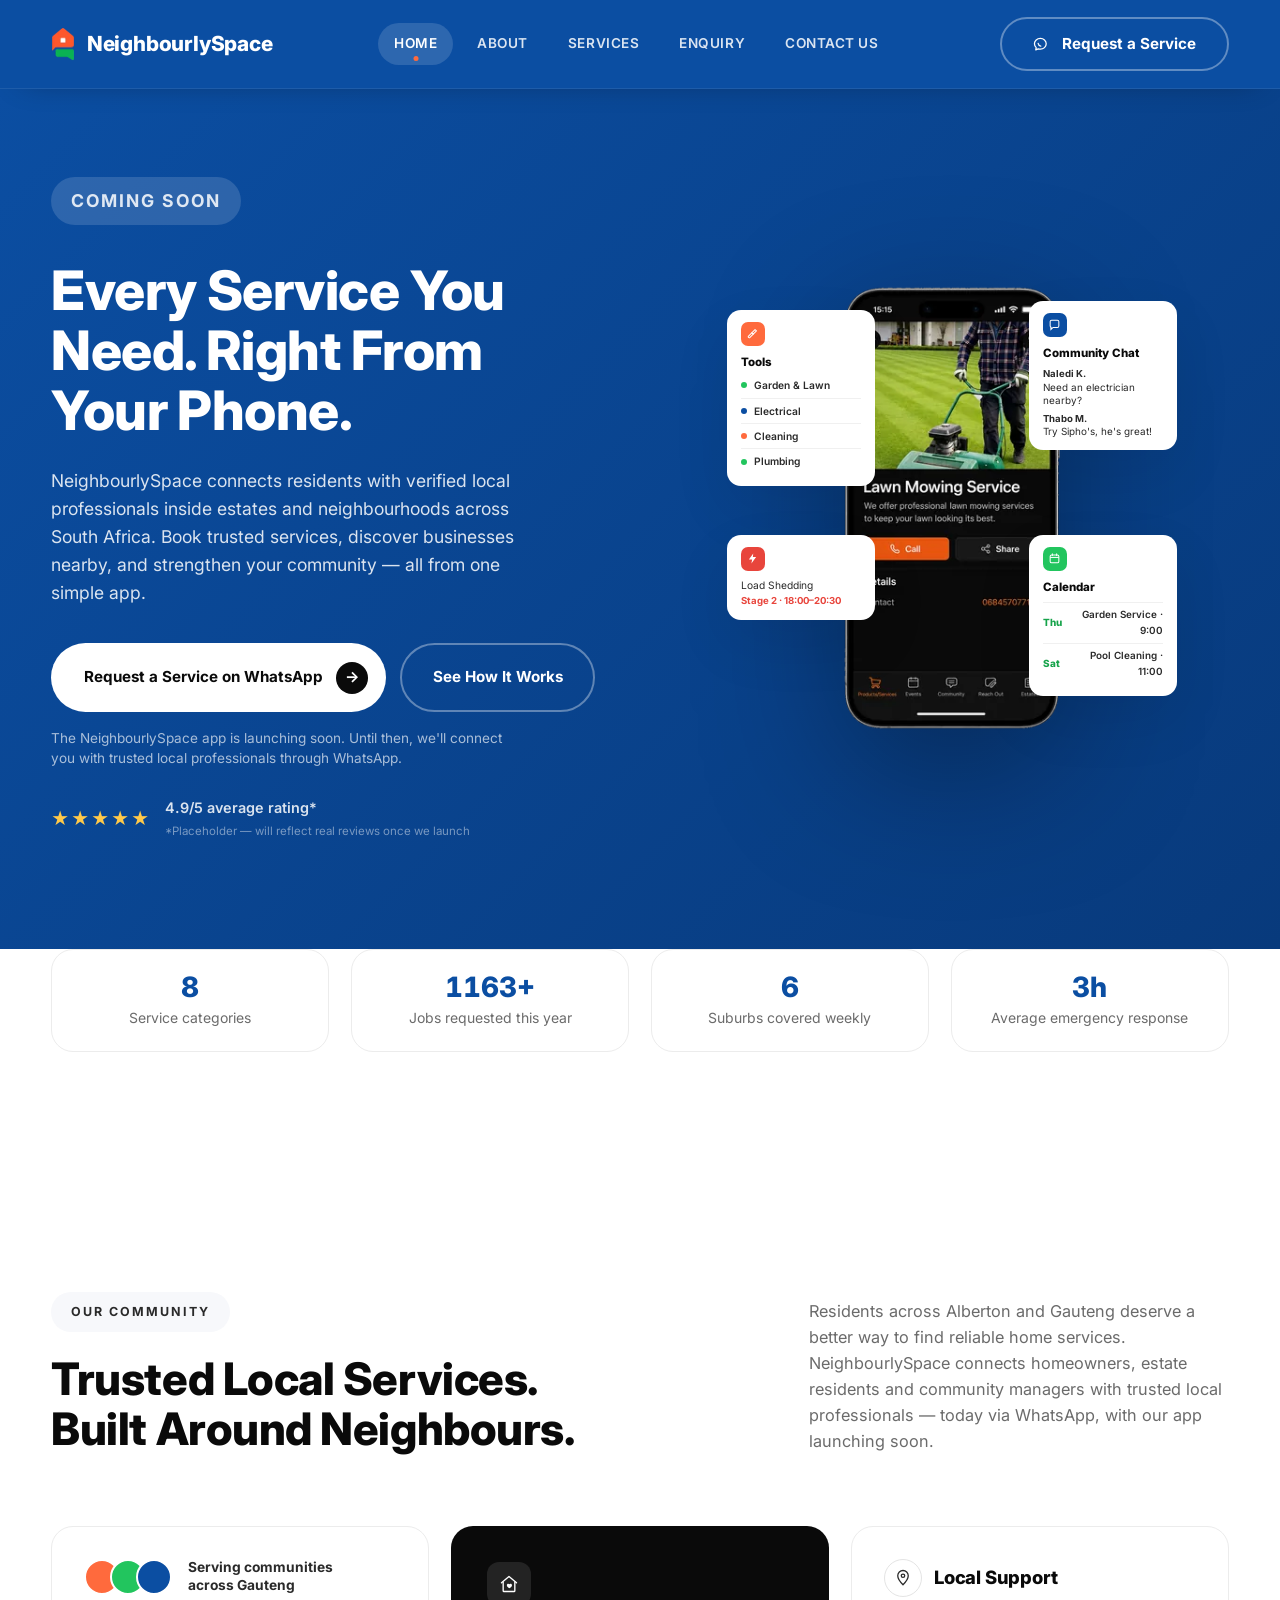
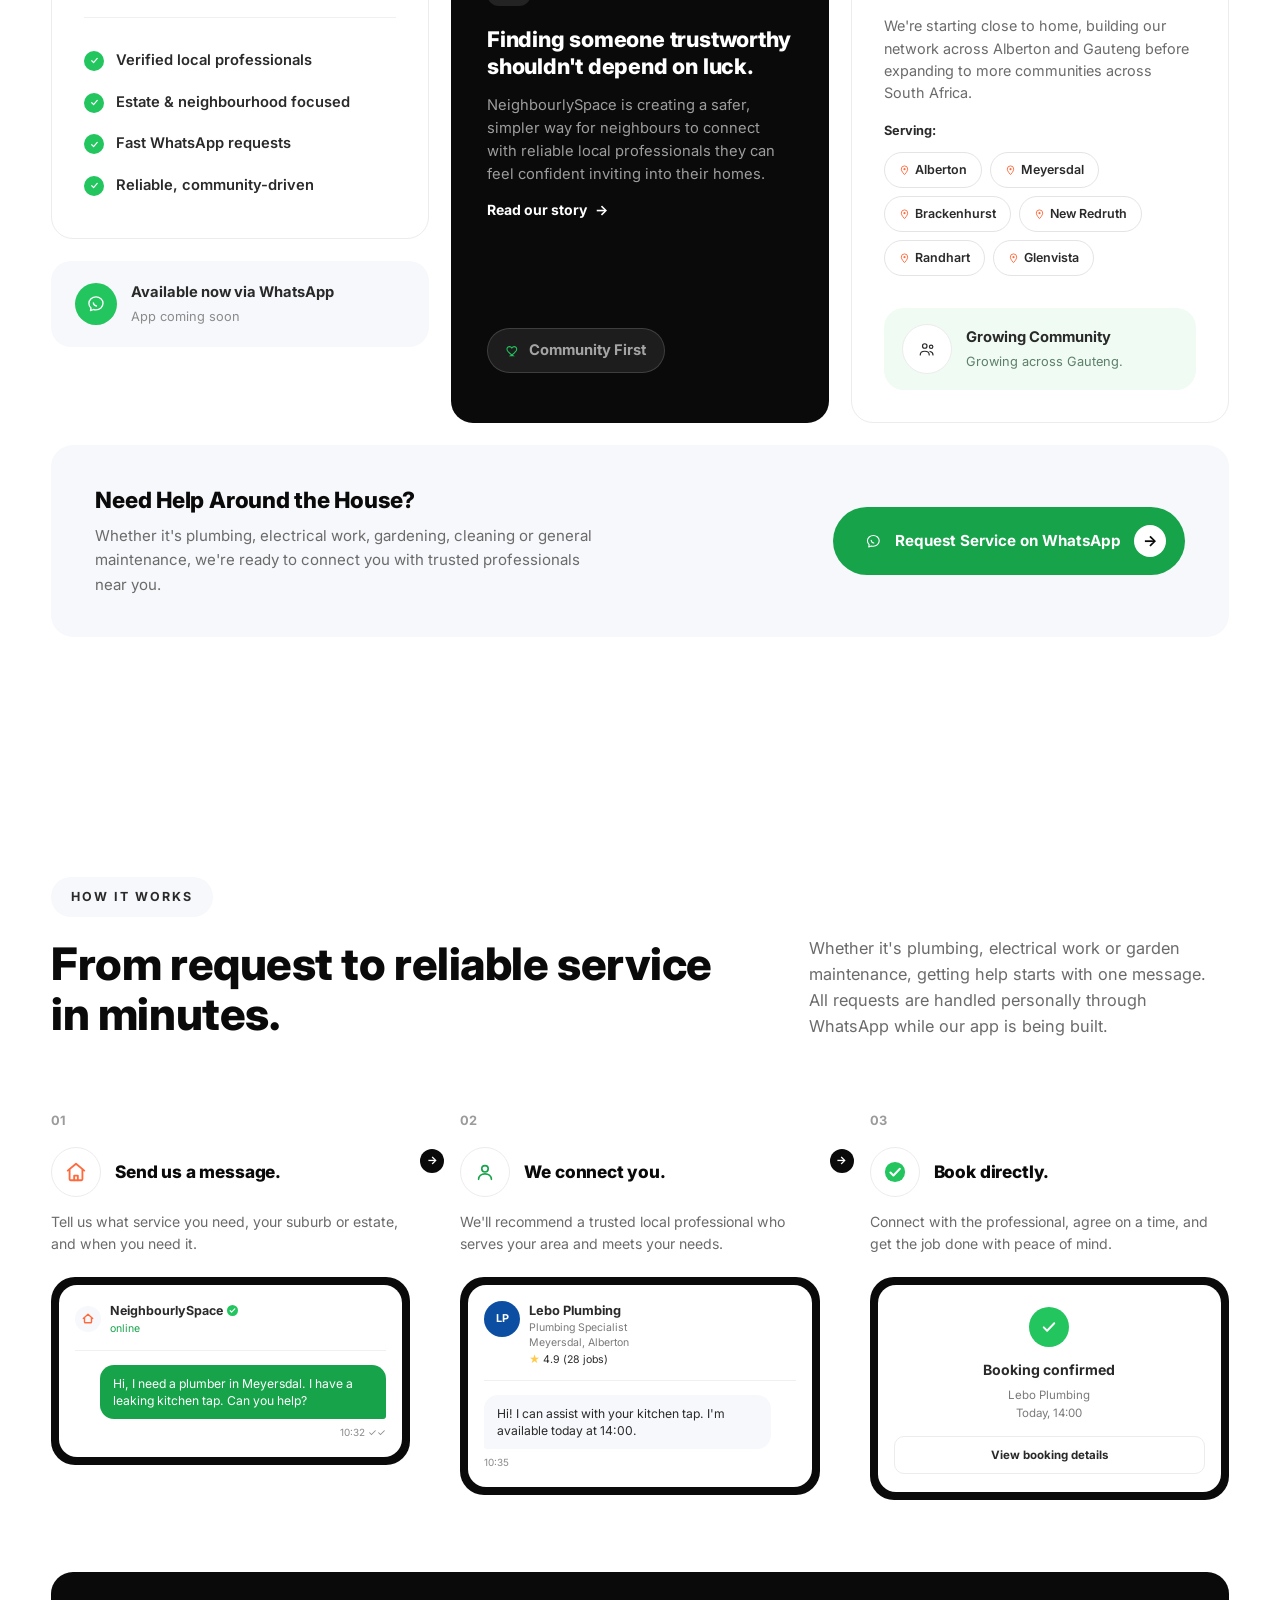
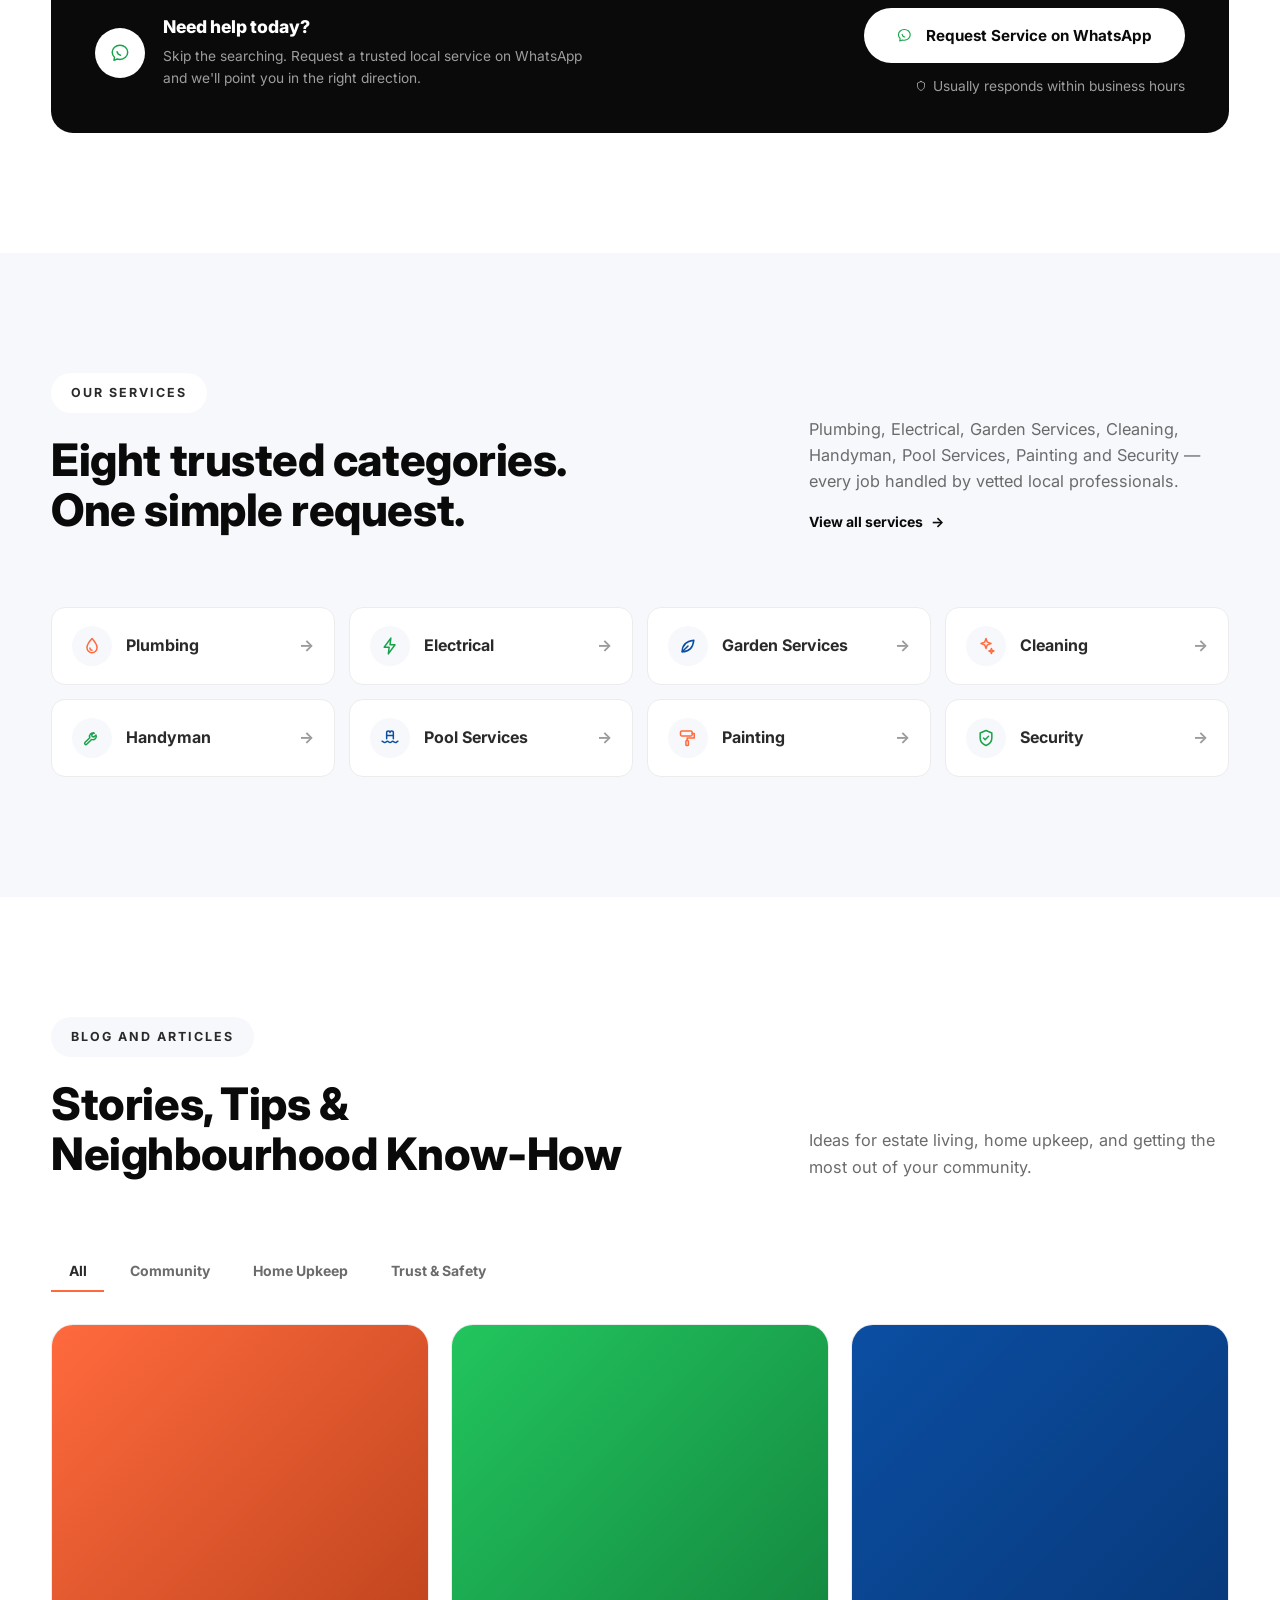
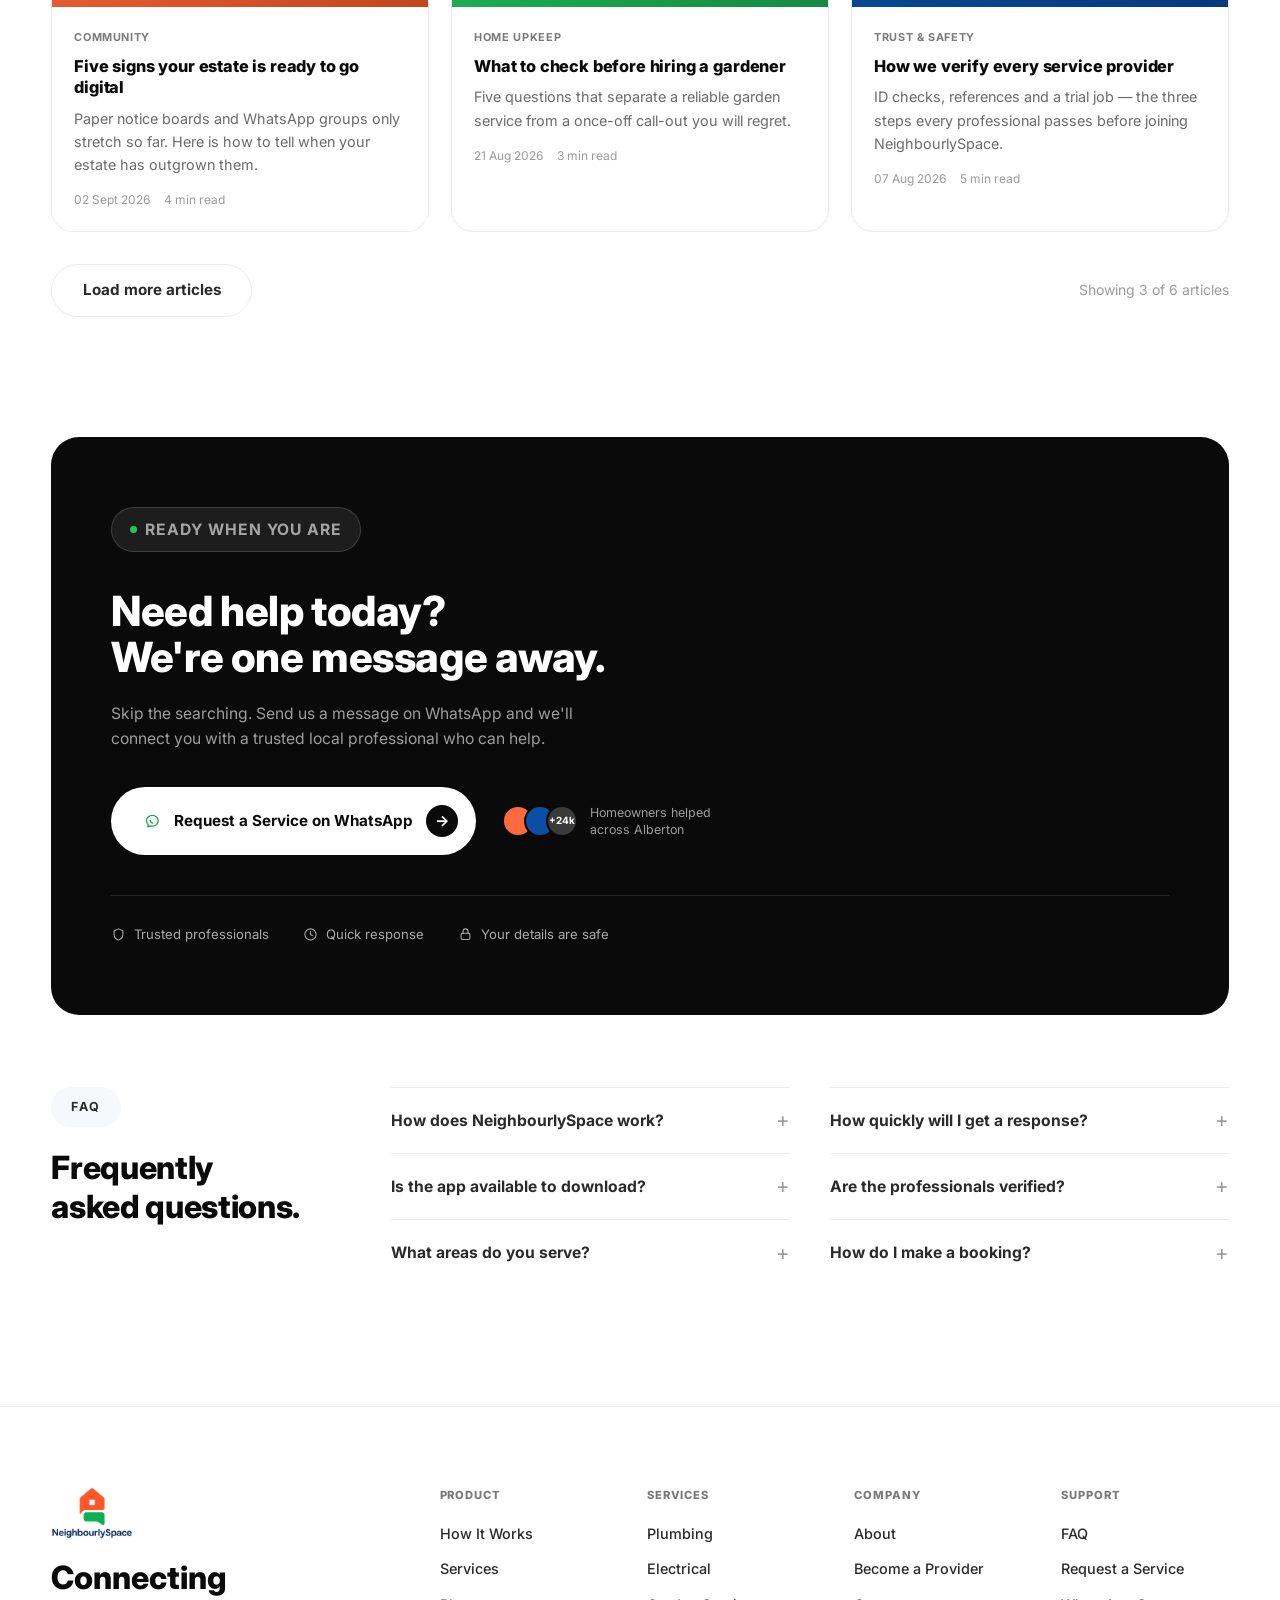
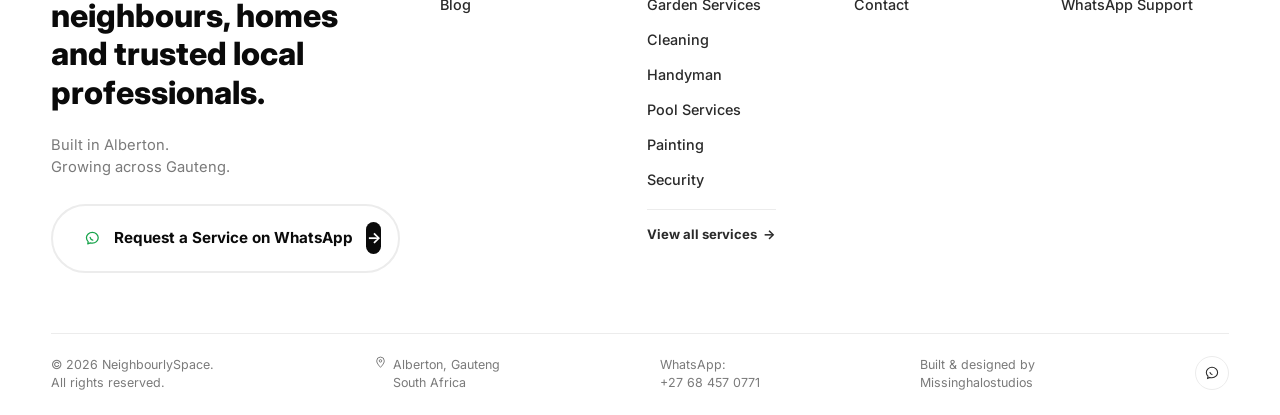
==== commit cc1ff985: "Update all five pages with Part 3 forms, interactivity and SEO meta tags" ====
--- a/index.html
+++ b/index.html
@@ -7,7 +7,29 @@
     <!-- Makes the page responsive on mobile devices -->
     <meta name="viewport" content="width=device-width, initial-scale=1.0">
 
-    <title>NeighbourlySpace | Trusted Services for Your Community</title>
+    <title>NeighbourlySpace | Trusted Home Services in Alberton &amp; Gauteng</title>
+
+    <!-- SEO: description and keywords are what a search engine shows and
+         indexes; canonical names the one true URL for this page -->
+    <meta name="description" content="NeighbourlySpace connects Alberton and Gauteng households with vetted local plumbers, electricians, gardeners, cleaners and security technicians. Request a service on WhatsApp today.">
+    <meta name="keywords" content="home services Alberton, plumbers Alberton, electricians Gauteng, garden services Alberton, cleaning services Alberton, handyman Alberton, estate services Gauteng, NeighbourlySpace">
+    <meta name="author" content="Junior Lehlogonolo Matseke">
+    <meta name="robots" content="index, follow">
+    <meta name="theme-color" content="#0b4ea2">
+    <link rel="canonical" href="https://lehlogonolomatseke37.github.io/wede5020PART2/index.html">
+
+    <!-- Open Graph and Twitter: the preview card when the page is shared -->
+    <meta property="og:type" content="website">
+    <meta property="og:site_name" content="NeighbourlySpace">
+    <meta property="og:title" content="NeighbourlySpace | Trusted Home Services in Alberton & Gauteng">
+    <meta property="og:description" content="NeighbourlySpace connects Alberton and Gauteng households with vetted local plumbers, electricians, gardeners, cleaners and security technicians. Request a service on WhatsApp today.">
+    <meta property="og:url" content="https://lehlogonolomatseke37.github.io/wede5020PART2/index.html">
+    <meta property="og:image" content="https://lehlogonolomatseke37.github.io/wede5020PART2/images/logo-full.png">
+    <meta property="og:locale" content="en_ZA">
+    <meta name="twitter:card" content="summary_large_image">
+    <meta name="twitter:title" content="NeighbourlySpace | Trusted Home Services in Alberton & Gauteng">
+    <meta name="twitter:description" content="NeighbourlySpace connects Alberton and Gauteng households with vetted local plumbers, electricians, gardeners, cleaners and security technicians. Request a service on WhatsApp today.">
+    <meta name="twitter:image" content="https://lehlogonolomatseke37.github.io/wede5020PART2/images/logo-full.png">
 
     <link rel="icon" type="image/png" href="images/favicon.png">
 
@@ -19,6 +41,31 @@
 
     <!-- External stylesheet shared by all five pages -->
     <link rel="stylesheet" href="css/style.css">
+
+    <!-- Structured data: tells search engines this is a local business,
+         which powers the map/opening-hours card in search results -->
+    <script type="application/ld+json">
+    {
+      "@context": "https://schema.org",
+      "@type": "LocalBusiness",
+      "name": "NeighbourlySpace",
+      "description": "Community platform connecting Alberton and Gauteng households with vetted local home-service professionals.",
+      "url": "https://lehlogonolomatseke37.github.io/wede5020PART2/",
+      "logo": "https://lehlogonolomatseke37.github.io/wede5020PART2/images/logo-full.png",
+      "email": "neighbourlyspace@gmail.com",
+      "telephone": "+27684570771",
+      "areaServed": ["Alberton", "Meyersdal", "Brackenhurst", "New Redruth", "Randhart", "Glenvista"],
+      "address": {
+        "@type": "PostalAddress",
+        "addressLocality": "Alberton",
+        "addressRegion": "Gauteng",
+        "addressCountry": "ZA"
+      },
+      "openingHours": "Mo-Sa 07:00-18:00",
+      "priceRange": "R300 - R7500"
+    }
+    </script>
+
 </head>
 
 <body>
@@ -143,6 +190,31 @@
 
         <!-- Community: why NeighbourlySpace, the areas we serve and a short
              about summary linking through to about.html -->
+        <!-- Headline numbers. The final figure is in the HTML so it is
+             correct without JavaScript; the script counts up to it -->
+        <section class="section section-tight stats-section" id="stats">
+            <div class="container">
+                <ul class="stat-grid">
+                    <li class="stat">
+                        <span class="stat-number" data-count-to="8">8</span>
+                        <span class="stat-label">Service categories</span>
+                    </li>
+                    <li class="stat">
+                        <span class="stat-number" data-count-to="1163" data-count-suffix="+">1163+</span>
+                        <span class="stat-label">Jobs requested this year</span>
+                    </li>
+                    <li class="stat">
+                        <span class="stat-number" data-count-to="6">6</span>
+                        <span class="stat-label">Suburbs covered weekly</span>
+                    </li>
+                    <li class="stat">
+                        <span class="stat-number" data-count-to="3" data-count-suffix="h">3h</span>
+                        <span class="stat-label">Average emergency response</span>
+                    </li>
+                </ul>
+            </div>
+        </section>
+
         <section class="section" id="impacts">
             <div class="container">
                 <div class="section-head">
@@ -392,6 +464,24 @@
                     <p>Ideas for estate living, home upkeep, and getting the most out of your community.</p>
                 </div>
 
+                <!-- Category tabs follow the ARIA tab pattern: arrow keys
+                     move between them, and each one re-renders the feed -->
+                <div class="tabs" role="tablist" aria-label="Filter articles by category">
+                    <button type="button" class="tab is-active" role="tab" data-category="all" aria-selected="true" tabindex="0">All</button>
+                    <button type="button" class="tab" role="tab" data-category="Community" aria-selected="false" tabindex="-1">Community</button>
+                    <button type="button" class="tab" role="tab" data-category="Home Upkeep" aria-selected="false" tabindex="-1">Home Upkeep</button>
+                    <button type="button" class="tab" role="tab" data-category="Trust &amp; Safety" aria-selected="false" tabindex="-1">Trust &amp; Safety</button>
+                </div>
+
+                <!-- JavaScript loads the articles into this grid -->
+                <div class="blog-grid" id="blog-feed"></div>
+
+                <p class="feed-footer">
+                    <button type="button" class="btn btn-ghost" id="blog-more">Load more articles</button>
+                    <span class="result-count" id="blog-status" role="status" aria-live="polite"></span>
+                </p>
+
+                <noscript>
                 <div class="blog-grid">
                     <article class="blog-card">
                         <div class="blog-cover cover-orange"></div>
@@ -415,6 +505,7 @@
                         </div>
                     </article>
                 </div>
+                </noscript>
             </div>
         </section>
 
@@ -569,6 +660,13 @@
         </div>
     </footer>
 
+
+    <!-- Scripts are deferred: they download in parallel with the
+         page and run in order once the HTML is parsed, so nothing
+         blocks the first paint -->
+    <script src="js/app.js" defer></script>
+    <script src="js/home.js" defer></script>
+
 </body>
 
 </html>
--- a/css/style.css
+++ b/css/style.css
@@ -23,6 +23,7 @@
    13. Footer
    14. Responsive design (media queries)
    15. Accessibility preferences
+   16. Part 3 — interactive components (JS-enhanced)
    ===================================================================== */
 
 
@@ -2819,3 +2820,719 @@
         animation-duration: 0.01ms !important;
     }
 }
+
+
+/* =====================================================================
+   16. PART 3 — INTERACTIVE COMPONENTS
+   Everything JavaScript switches on: reveal animations, the service
+   controls, modal, lightbox, tabs, map and form feedback. Each block
+   is written so the page still looks finished when a script is absent.
+   ===================================================================== */
+
+/* --- Scroll-reveal -------------------------------------------------- */
+/* .reveal is added by JavaScript, so content is never hidden from a
+   visitor whose scripts failed to load. */
+.reveal {
+    opacity: 0;
+    transform: translateY(1.25rem);
+    transition: opacity 0.5s ease, transform 0.5s ease;
+}
+
+.reveal.is-visible {
+    opacity: 1;
+    transform: none;
+}
+
+/* --- Buttons added in Part 3 ---------------------------------------- */
+.btn-ghost {
+    border: 1px solid var(--line);
+    background-color: var(--white);
+    color: var(--text);
+}
+
+.btn-ghost:hover {
+    border-color: var(--blue);
+    background-color: var(--light);
+    color: var(--blue);
+}
+
+.btn-sm {
+    padding: 0.5rem 0.95rem;
+    font-size: var(--fs-sm);
+}
+
+/* --- Homepage statistics -------------------------------------------- */
+.stat-grid {
+    display: grid;
+    grid-template-columns: repeat(4, 1fr);
+    gap: var(--space-md);
+    margin: 0;
+    padding: 0;
+    list-style: none;
+}
+
+.stat {
+    padding: var(--space-md);
+    border: 1px solid var(--line);
+    border-radius: var(--radius-md);
+    background-color: var(--white);
+    text-align: center;
+}
+
+.stat-number {
+    display: block;
+    color: var(--blue);
+    font-size: var(--fs-xl);
+    font-weight: 800;
+    font-variant-numeric: tabular-nums;   /* digits keep their width while counting */
+    line-height: var(--lh-tight);
+}
+
+.stat-label {
+    display: block;
+    margin-top: var(--space-2xs);
+    color: var(--muted);
+    font-size: var(--fs-sm);
+}
+
+/* --- Service search, filter and sort -------------------------------- */
+.service-controls {
+    display: grid;
+    grid-template-columns: 2fr 1fr;
+    gap: var(--space-md);
+    margin-bottom: var(--space-md);
+}
+
+.filter-row {
+    display: flex;
+    flex-wrap: wrap;
+    align-items: center;
+    gap: var(--space-sm);
+    margin-bottom: var(--space-lg);
+}
+
+.filter-label {
+    margin: 0;
+    color: var(--muted);
+    font-size: var(--fs-sm);
+    font-weight: 600;
+}
+
+.filter-chips {
+    display: flex;
+    flex-wrap: wrap;
+    gap: var(--space-xs);
+}
+
+.chip {
+    padding: 0.45rem 0.95rem;
+    border: 1px solid var(--line);
+    border-radius: var(--pill);
+    background-color: var(--white);
+    color: var(--muted);
+    font-size: var(--fs-sm);
+    font-weight: 600;
+    cursor: pointer;
+    transition: all var(--ease);
+}
+
+.chip:hover {
+    border-color: var(--blue);
+    color: var(--blue);
+}
+
+.chip.is-active {
+    border-color: var(--blue);
+    background-color: var(--blue);
+    color: var(--white);
+}
+
+.result-count {
+    margin: 0 0 0 auto;
+    color: var(--subtle);
+    font-size: var(--fs-sm);
+}
+
+.empty-state {
+    padding: var(--space-lg);
+    border: 1px dashed var(--line);
+    border-radius: var(--radius-md);
+    color: var(--muted);
+    text-align: center;
+}
+
+.service-meta {
+    display: flex;
+    flex-wrap: wrap;
+    gap: var(--space-xs);
+    margin-bottom: var(--space-sm);
+}
+
+.service-price,
+.service-response {
+    padding: 0.2rem 0.6rem;
+    border-radius: var(--pill);
+    background-color: var(--light);
+    color: var(--muted);
+    font-size: var(--fs-xs);
+    font-weight: 700;
+}
+
+.service-price {
+    background-color: var(--mint);
+    color: var(--green-deep);
+}
+
+.service-actions {
+    display: flex;
+    flex-wrap: wrap;
+    align-items: center;
+    gap: var(--space-sm);
+    margin-bottom: 0;
+}
+
+/* --- Modal dialog --------------------------------------------------- */
+body.has-modal {
+    overflow: hidden;   /* stops the page scrolling behind the dialog */
+}
+
+.modal,
+.lightbox {
+    position: fixed;
+    inset: 0;
+    z-index: 100;
+    display: none;
+    align-items: center;
+    justify-content: center;
+    padding: var(--space-md);
+    background-color: rgba(10, 10, 10, 0.72);
+}
+
+.modal.is-open,
+.lightbox.is-open {
+    display: flex;
+    animation: fade-in 0.2s ease;
+}
+
+@keyframes fade-in {
+    from { opacity: 0; }
+    to { opacity: 1; }
+}
+
+.modal-panel {
+    position: relative;
+    width: min(34rem, 100%);
+    max-height: 85vh;
+    overflow-y: auto;
+    padding: var(--space-lg);
+    border-radius: var(--radius-md);
+    background-color: var(--white);
+    animation: rise 0.25s ease;
+}
+
+@keyframes rise {
+    from { transform: translateY(1.5rem); }
+    to { transform: none; }
+}
+
+.modal-close,
+.lightbox-close {
+    position: absolute;
+    top: var(--space-sm);
+    right: var(--space-sm);
+    width: 2.25rem;
+    height: 2.25rem;
+    border: 0;
+    border-radius: var(--pill);
+    background-color: var(--light);
+    color: var(--text);
+    font-size: 1.5rem;
+    line-height: 1;
+    cursor: pointer;
+}
+
+.modal-close:hover {
+    background-color: var(--line);
+}
+
+.modal-title {
+    margin-bottom: var(--space-sm);
+    padding-right: 2.5rem;
+    font-size: var(--fs-lg);
+}
+
+.modal-body h4 {
+    margin: var(--space-md) 0 var(--space-xs);
+    font-size: var(--fs-base);
+}
+
+.modal-list {
+    margin: 0 0 var(--space-md);
+    padding-left: 1.1rem;
+    color: var(--muted);
+    list-style: disc;        /* the reset clears list markers site-wide */
+}
+
+.modal-list li {
+    margin-bottom: var(--space-2xs);
+}
+
+.modal-facts {
+    display: grid;
+    grid-template-columns: repeat(3, 1fr);
+    gap: var(--space-sm);
+    margin: 0 0 var(--space-md);
+    padding: var(--space-sm);
+    border-radius: var(--radius-sm);
+    background-color: var(--light);
+}
+
+.modal-facts dt {
+    color: var(--subtle);
+    font-size: var(--fs-xs);
+    text-transform: uppercase;
+    letter-spacing: 0.06em;
+}
+
+.modal-facts dd {
+    margin: 0;
+    font-weight: 700;
+}
+
+.modal-actions {
+    display: flex;
+    flex-wrap: wrap;
+    gap: var(--space-xs);
+    margin-bottom: 0;
+}
+
+/* --- Gallery lightbox ----------------------------------------------- */
+.work-trigger {
+    display: block;
+    width: 100%;
+    padding: 0;
+    border: 0;
+    background: none;
+    cursor: zoom-in;
+}
+
+.lightbox-figure {
+    max-width: min(60rem, 92vw);
+    margin: 0;
+    text-align: center;
+}
+
+.lightbox-image {
+    max-width: 100%;
+    max-height: 74vh;
+    border-radius: var(--radius-sm);
+    object-fit: contain;
+}
+
+.lightbox-figure figcaption {
+    display: flex;
+    flex-wrap: wrap;
+    justify-content: center;
+    gap: var(--space-sm);
+    margin-top: var(--space-sm);
+    color: var(--white);
+    font-size: var(--fs-sm);
+}
+
+.lightbox-counter {
+    color: var(--subtle);
+}
+
+.lightbox-nav {
+    width: 3rem;
+    height: 3rem;
+    flex: 0 0 auto;
+    margin: 0 var(--space-xs);
+    border: 0;
+    border-radius: var(--pill);
+    background-color: rgba(255, 255, 255, 0.14);
+    color: var(--white);
+    font-size: 1.75rem;
+    line-height: 1;
+    cursor: pointer;
+    transition: background-color var(--ease);
+}
+
+.lightbox-nav:hover {
+    background-color: rgba(255, 255, 255, 0.28);
+}
+
+.lightbox-close {
+    background-color: rgba(255, 255, 255, 0.14);
+    color: var(--white);
+}
+
+/* --- Article tabs and feed ------------------------------------------ */
+.tabs {
+    display: flex;
+    flex-wrap: wrap;
+    gap: var(--space-xs);
+    margin-bottom: var(--space-lg);
+}
+
+.tab {
+    padding: 0.5rem 1.1rem;
+    border: 0;
+    border-bottom: 2px solid transparent;
+    background: none;
+    color: var(--muted);
+    font-size: var(--fs-sm);
+    font-weight: 700;
+    cursor: pointer;
+    transition: color var(--ease), border-color var(--ease);
+}
+
+.tab:hover {
+    color: var(--text);
+}
+
+.tab.is-active {
+    border-bottom-color: var(--orange);
+    color: var(--text);
+}
+
+.blog-summary {
+    margin: var(--space-xs) 0 var(--space-sm);
+    color: var(--muted);
+    font-size: 0.9rem;
+}
+
+.blog-meta {
+    display: flex;
+    gap: var(--space-sm);
+    margin: 0;
+    color: var(--subtle);
+    font-size: var(--fs-xs);
+}
+
+.feed-footer {
+    display: flex;
+    flex-wrap: wrap;
+    align-items: center;
+    gap: var(--space-sm);
+    margin-top: var(--space-lg);
+}
+
+/* --- Interactive map ------------------------------------------------ */
+.map-layout {
+    display: grid;
+    grid-template-columns: 2fr 1fr;
+    gap: var(--space-md);
+    align-items: start;
+}
+
+.service-map {
+    width: 100%;
+    height: 27rem;
+    border-radius: var(--radius-md);
+    background-color: var(--light);   /* visible while tiles load */
+}
+
+.service-map iframe {
+    width: 100%;
+    height: 100%;
+    border: 0;
+    border-radius: var(--radius-md);
+}
+
+.map-note {
+    margin: var(--space-xs) 0 0;
+    color: var(--subtle);
+    font-size: var(--fs-xs);
+}
+
+.map-aside {
+    padding: var(--space-lg);
+    border: 1px solid var(--line);
+    border-radius: var(--radius-md);
+    background-color: var(--white);
+}
+
+.map-aside h3 {
+    margin-bottom: var(--space-2xs);
+    font-size: 1.15rem;
+}
+
+.map-aside p {
+    margin-bottom: var(--space-md);
+    color: var(--muted);
+    font-size: 0.9rem;
+}
+
+.area-list {
+    display: flex;
+    flex-wrap: wrap;
+    gap: var(--space-xs);
+    margin: 0 0 var(--space-md);
+    padding: 0;
+    list-style: none;
+}
+
+.area-chip {
+    display: inline-flex;
+    align-items: center;
+    gap: var(--space-2xs);
+    padding: 0.4rem 0.85rem;
+    border: 1px solid var(--line);
+    border-radius: var(--pill);
+    background-color: var(--white);
+    color: var(--text);
+    font-size: var(--fs-sm);
+    font-weight: 600;
+    cursor: pointer;
+    transition: all var(--ease);
+}
+
+.area-chip:hover,
+.area-chip.is-active {
+    border-color: var(--orange);
+    background-color: var(--orange);
+    color: var(--white);
+}
+
+.area-tag {
+    padding: 0.1rem 0.4rem;
+    border-radius: var(--pill);
+    background-color: var(--mint);
+    color: var(--green-deep);
+    font-size: var(--fs-2xs);
+    font-weight: 800;
+    text-transform: uppercase;
+}
+
+.area-chip:hover .area-tag,
+.area-chip.is-active .area-tag {
+    background-color: rgba(255, 255, 255, 0.25);
+    color: var(--white);
+}
+
+/* Leaflet popups, restyled to match the brand */
+.leaflet-popup-content {
+    font-family: var(--font-sans);
+    font-size: var(--fs-sm);
+    line-height: var(--lh-body);
+}
+
+.leaflet-popup-content a {
+    color: var(--blue);
+    font-weight: 600;
+}
+
+/* --- Form validation feedback --------------------------------------- */
+.req {
+    color: var(--orange-deep);
+}
+
+.optional {
+    color: var(--subtle);
+    font-weight: 400;
+}
+
+.field-hint {
+    margin: var(--space-2xs) 0 0;
+    color: var(--subtle);
+    font-size: var(--fs-xs);
+}
+
+.char-counter {
+    text-align: right;
+    font-variant-numeric: tabular-nums;
+}
+
+.char-counter.is-over {
+    color: var(--red);
+    font-weight: 700;
+}
+
+/* Empty by default: JavaScript fills it only when a field is invalid,
+   so the layout does not jump as messages appear and disappear. */
+.field-error {
+    margin: var(--space-2xs) 0 0;
+    color: var(--red);
+    font-size: var(--fs-xs);
+    font-weight: 600;
+}
+
+.field-error:empty {
+    display: none;
+}
+
+.field.has-error input,
+.field.has-error select,
+.field.has-error textarea {
+    border-color: var(--red);
+    background-color: #FFF7F6;
+}
+
+.field.has-error input:focus-visible,
+.field.has-error select:focus-visible,
+.field.has-error textarea:focus-visible {
+    box-shadow: 0 0 0 0.25rem rgba(232, 69, 60, 0.25);
+}
+
+/* --- Processed responses -------------------------------------------- */
+.response-panel {
+    padding: var(--space-lg);
+    border: 1px solid var(--line);
+    border-radius: var(--radius-md);
+    background-color: var(--light);
+    animation: rise 0.3s ease;
+}
+
+.response-panel:focus-visible {
+    outline: 2px solid var(--blue);
+    outline-offset: 0.25rem;
+}
+
+.response-badge {
+    display: inline-block;
+    margin-bottom: var(--space-sm);
+    padding: 0.25rem 0.7rem;
+    border-radius: var(--pill);
+    background-color: var(--mint);
+    color: var(--green-deep);
+    font-size: var(--fs-xs);
+    font-weight: 800;
+    letter-spacing: 0.06em;
+    text-transform: uppercase;
+}
+
+.response-facts {
+    display: grid;
+    grid-template-columns: repeat(2, 1fr);
+    gap: var(--space-sm);
+    margin: var(--space-md) 0;
+    padding: var(--space-md);
+    border-radius: var(--radius-sm);
+    background-color: var(--white);
+}
+
+.response-facts dt {
+    color: var(--subtle);
+    font-size: var(--fs-xs);
+    letter-spacing: 0.06em;
+    text-transform: uppercase;
+}
+
+.response-facts dd {
+    margin: 0;
+    font-weight: 700;
+}
+
+.response-note {
+    margin-bottom: var(--space-md);
+    color: var(--muted);
+    font-size: var(--fs-sm);
+}
+
+.response-preview {
+    margin: var(--space-md) 0;
+    padding: var(--space-md);
+    border: 1px solid var(--line);
+    border-radius: var(--radius-sm);
+    background-color: var(--white);
+}
+
+.response-preview pre {
+    margin: 0;
+    overflow-x: auto;
+    color: var(--muted);
+    font-family: var(--font-sans);
+    font-size: var(--fs-sm);
+    line-height: var(--lh-body);
+    white-space: pre-wrap;
+    word-break: break-word;
+}
+
+.response-actions {
+    display: flex;
+    flex-wrap: wrap;
+    gap: var(--space-xs);
+    margin-bottom: 0;
+}
+
+/* --- Responsive behaviour for the Part 3 components ----------------- */
+@media (max-width: 1024px) {
+    .stat-grid {
+        grid-template-columns: repeat(2, 1fr);
+    }
+
+    .map-layout {
+        grid-template-columns: 1fr;
+    }
+
+    .service-map {
+        height: 22rem;
+    }
+}
+
+@media (max-width: 768px) {
+    .service-controls {
+        grid-template-columns: 1fr;
+    }
+
+    .result-count {
+        margin-left: 0;
+    }
+
+    .modal-facts {
+        grid-template-columns: 1fr;
+    }
+
+    .response-facts {
+        grid-template-columns: 1fr;
+    }
+
+    .lightbox-nav {
+        width: 2.5rem;
+        height: 2.5rem;
+    }
+}
+
+@media (max-width: 480px) {
+    .stat-grid {
+        grid-template-columns: 1fr;
+    }
+
+    .tabs {
+        overflow-x: auto;
+        flex-wrap: nowrap;
+    }
+
+    .service-map {
+        height: 18rem;
+    }
+}
+
+/* Brand map markers, drawn with CSS so no image request is needed.
+   Leaflet positions the marker element with an inline transform, so the
+   pin shape lives in a child element that is free to be rotated. */
+.ns-pin-shape {
+    display: block;
+    width: 1.625rem;
+    height: 1.625rem;
+    border: 2px solid var(--white);
+    border-radius: 50% 50% 50% 0;
+    background-color: var(--blue);
+    box-shadow: 0 0.25rem 0.5rem rgba(10, 10, 10, 0.35);
+    transform: rotate(-45deg);
+}
+
+.ns-pin-base .ns-pin-shape {
+    background-color: var(--orange);
+}
+
+.ns-pin-dot {
+    display: block;
+    width: 0.5rem;
+    height: 0.5rem;
+    margin: 0.375rem auto;
+    border-radius: 50%;
+    background-color: var(--white);
+    transform: rotate(45deg);
+}
